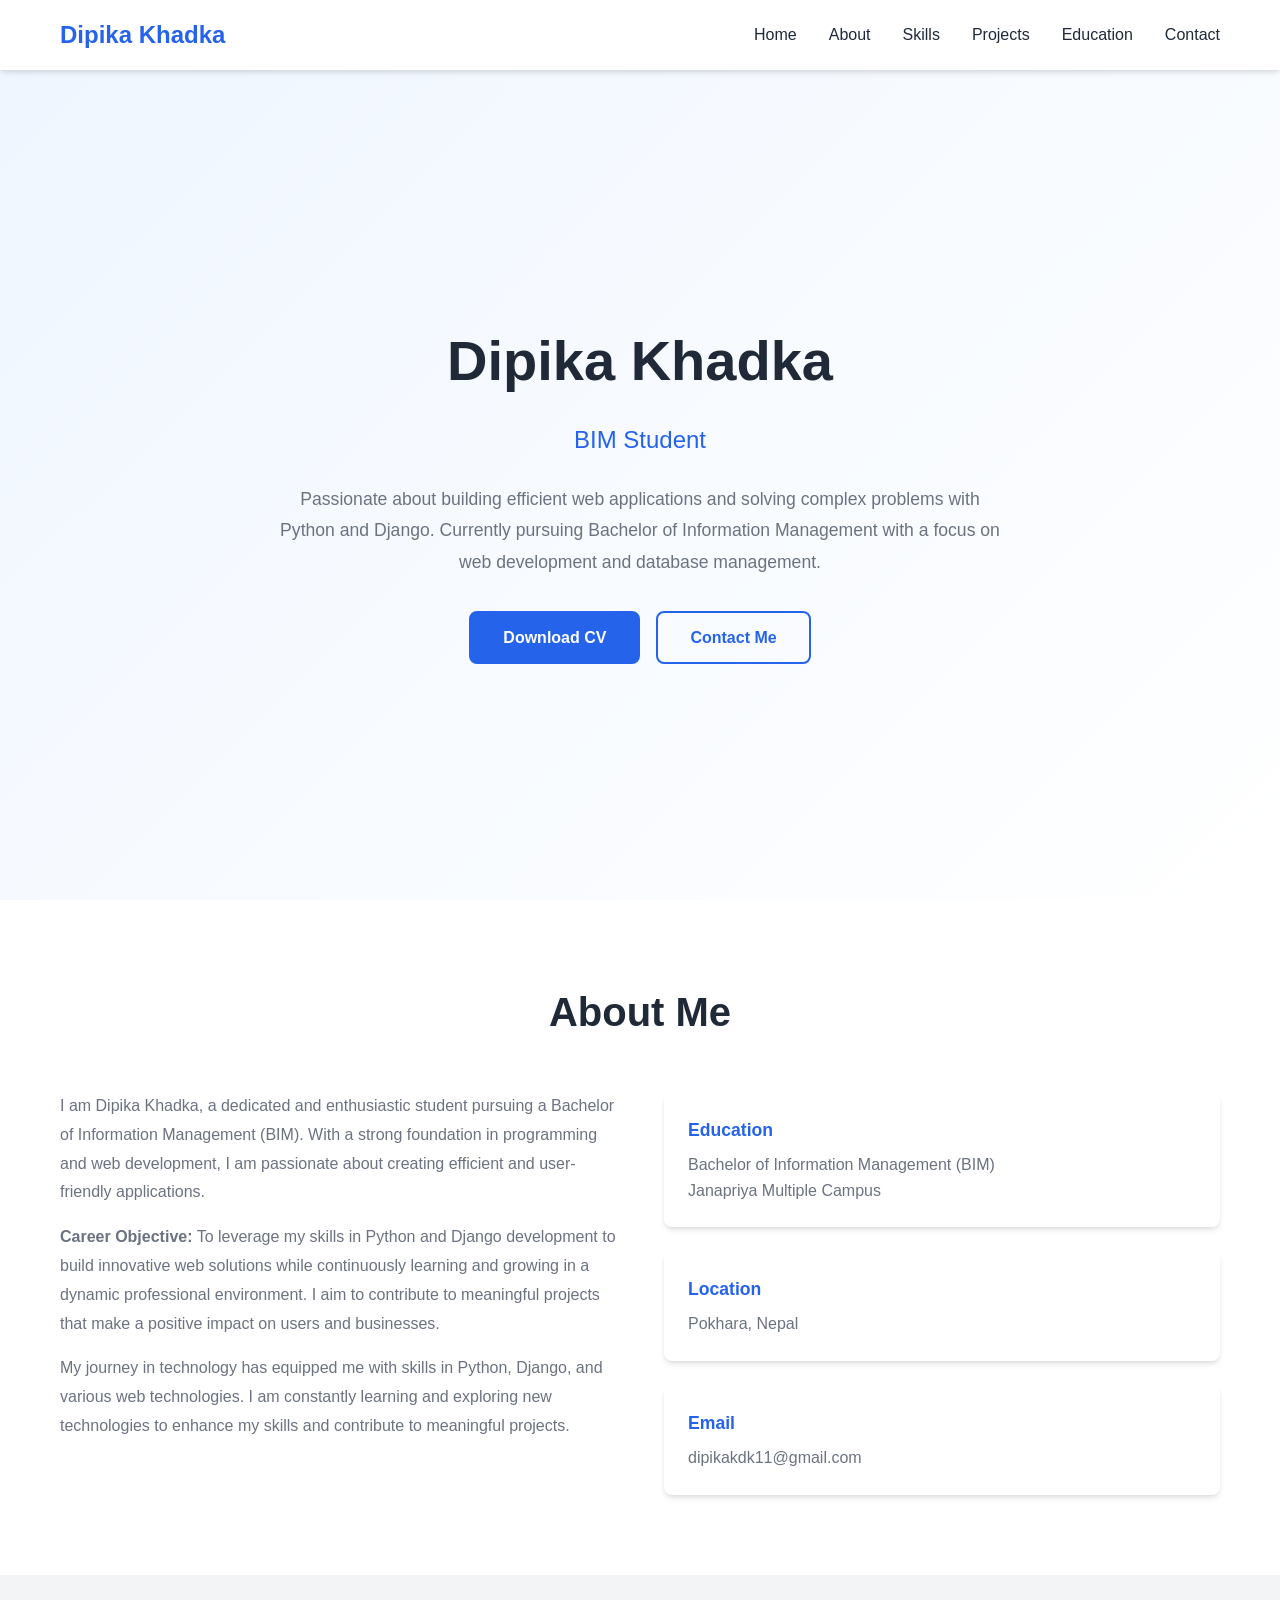
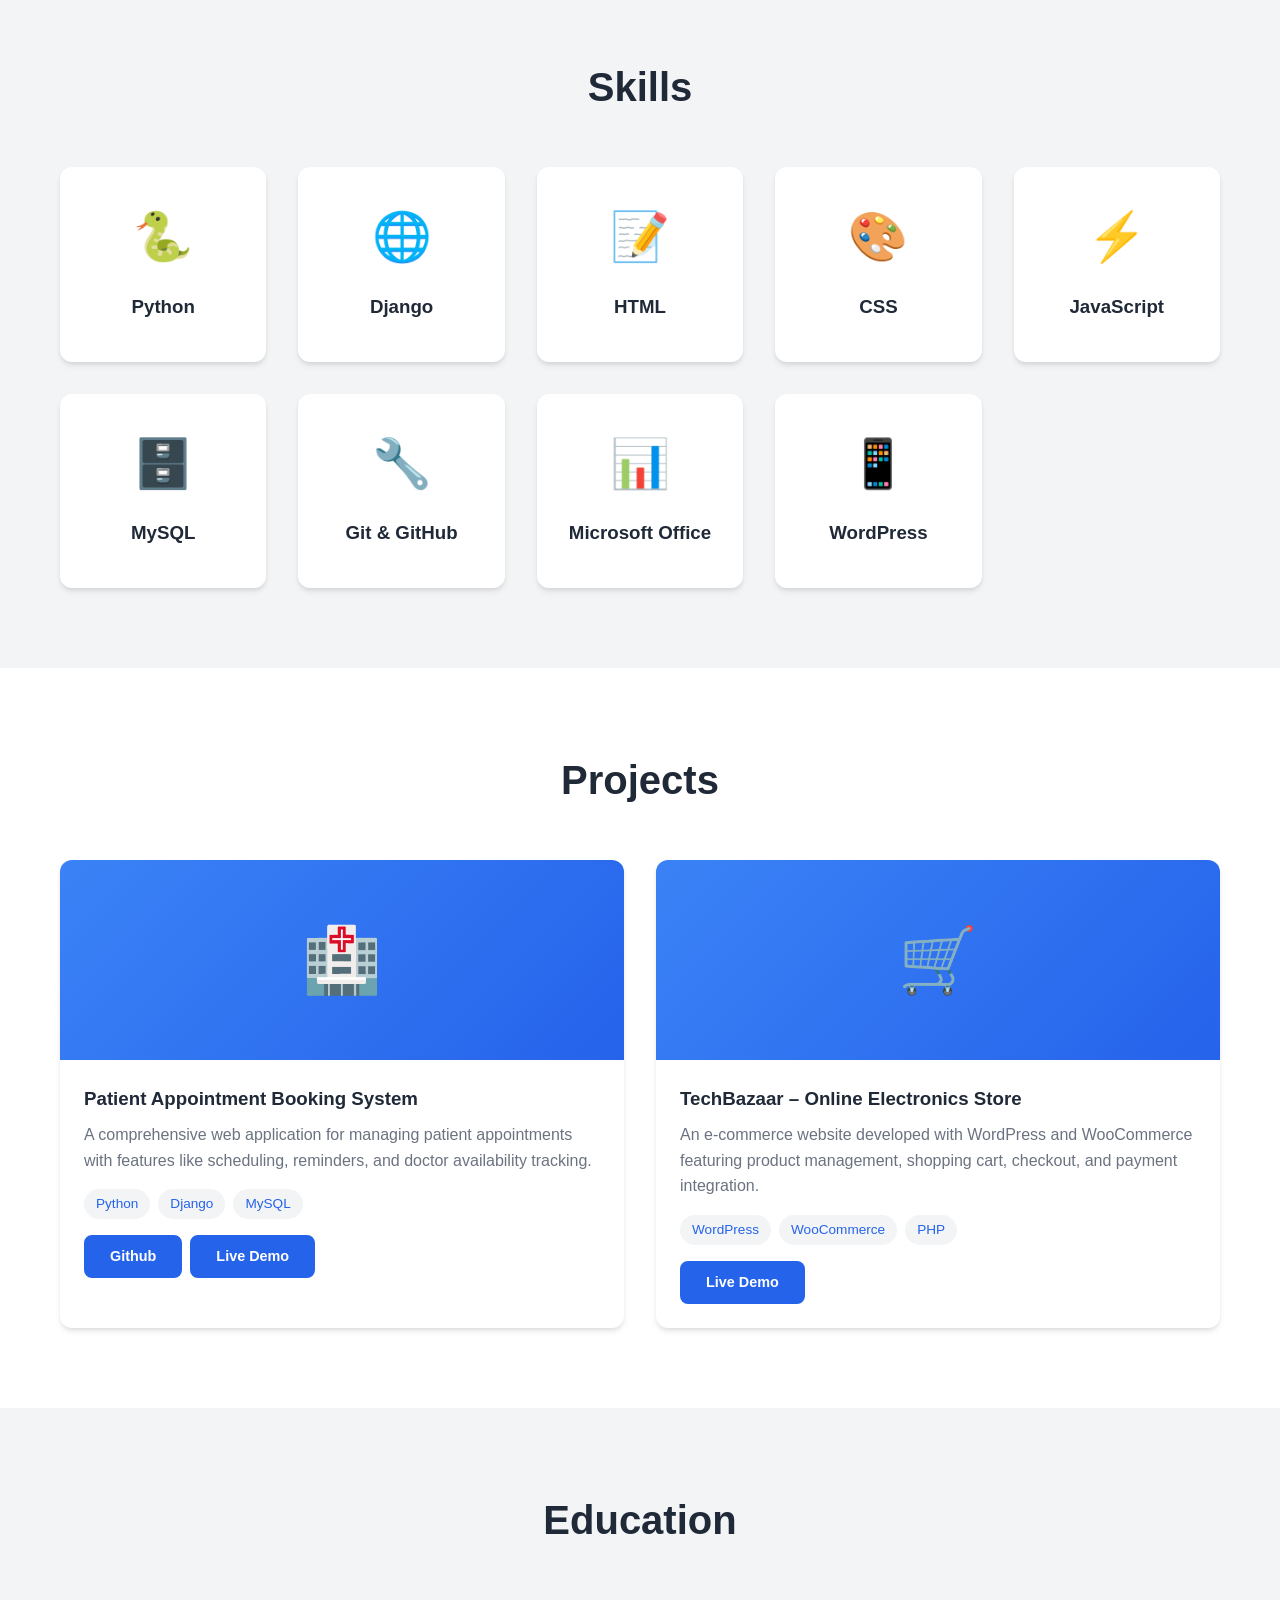
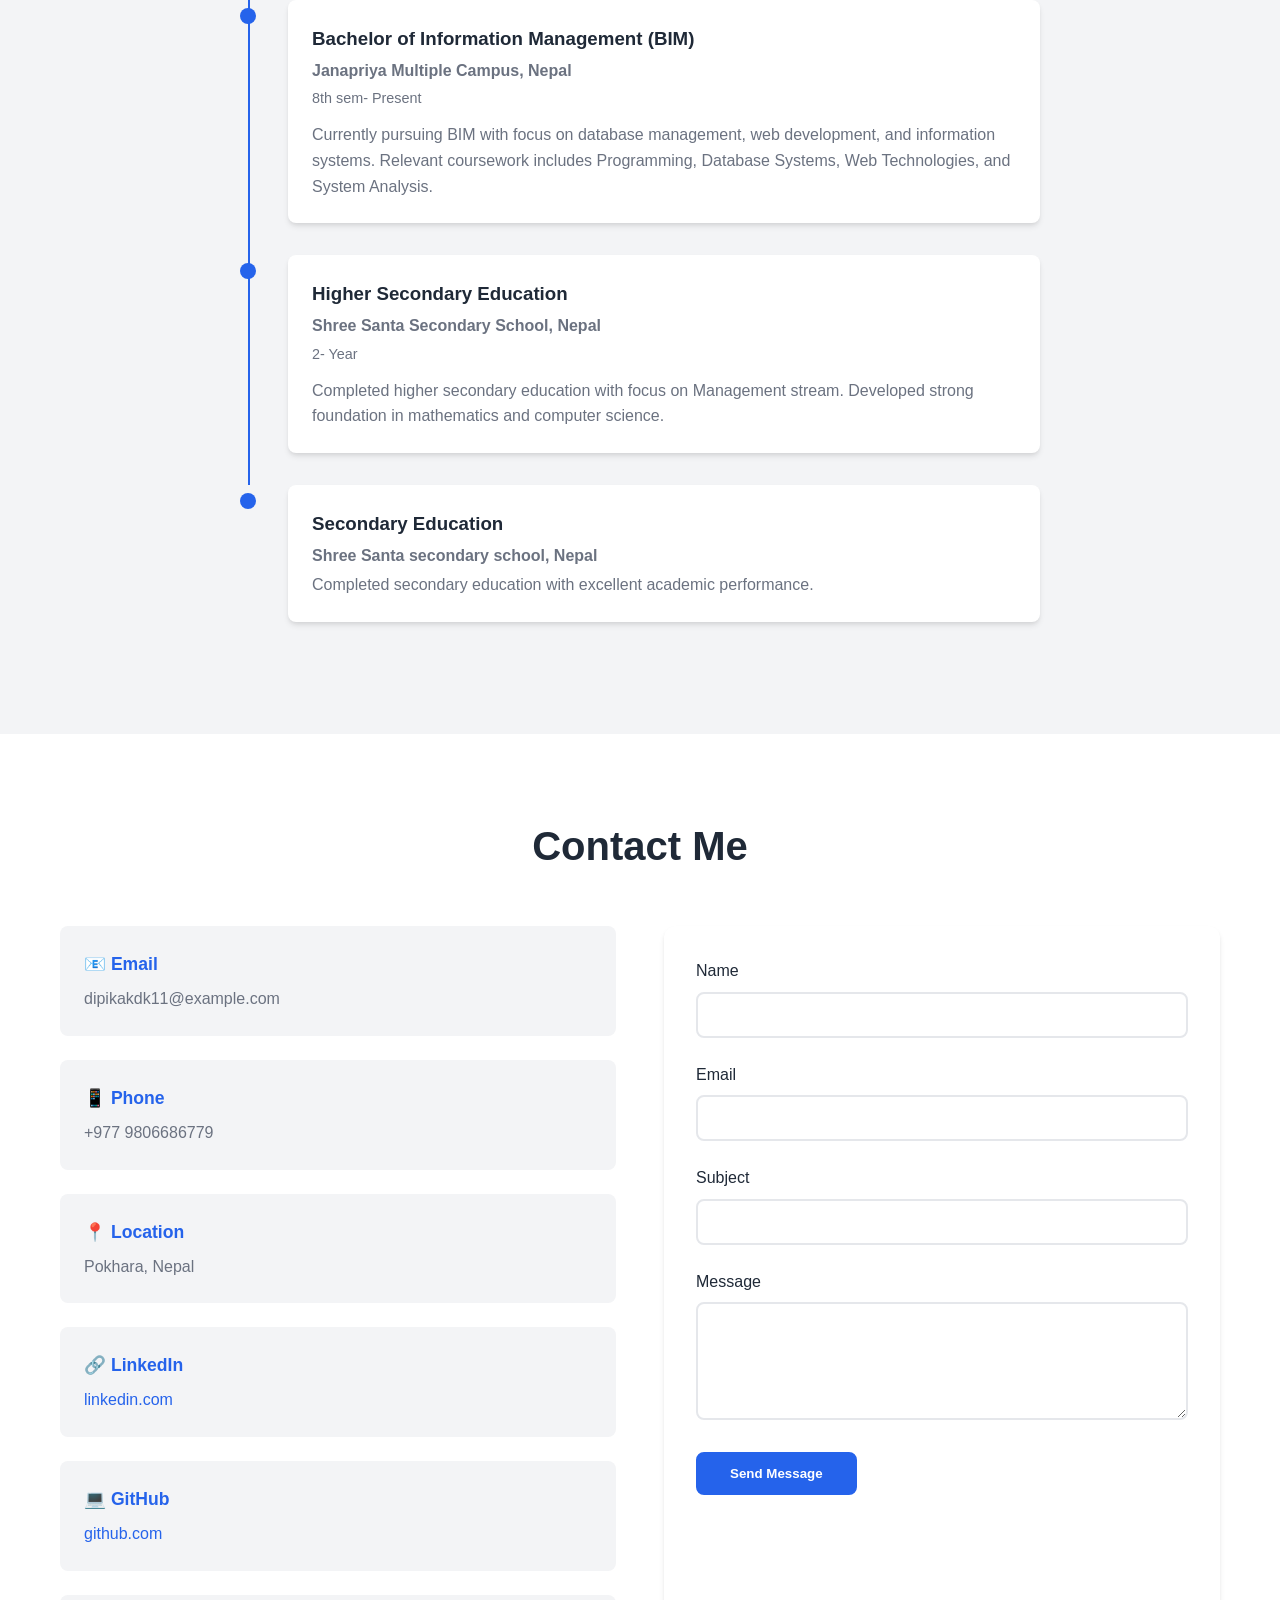
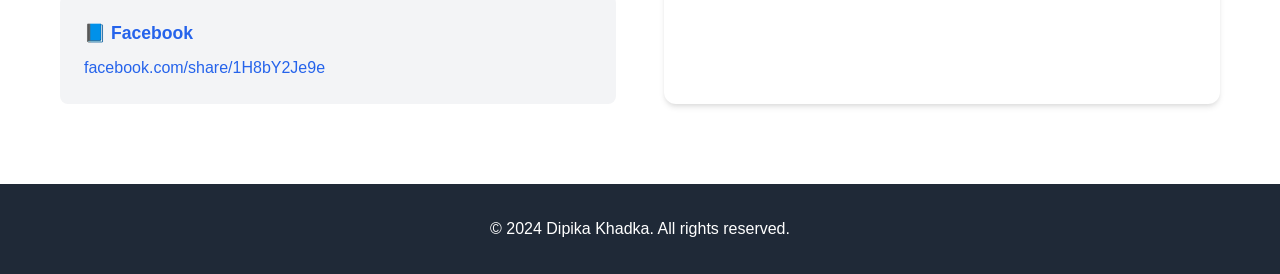
==== index.html @ 073e3636 "portfolio" ====
<!DOCTYPE html>
<html lang="en">
<head>
    <meta charset="UTF-8">
    <meta name="viewport" content="width=device-width, initial-scale=1.0">
    <meta name="description" content="Dipika Khadka - BIM Student | Python & Django Developer Portfolio">
    <title>Dipika Khadka | Portfolio</title>
    <link rel="stylesheet" href="styles.css">
</head>
<body>
    <!-- Navigation -->
    <nav class="navbar">
        <div class="nav-container">
            <div class="nav-logo">
                <a href="#home">Dipika Khadka</a>
            </div>
            <ul class="nav-menu">
                <li><a href="#home" class="nav-link">Home</a></li>
                <li><a href="#about" class="nav-link">About</a></li>
                <li><a href="#skills" class="nav-link">Skills</a></li>
                <li><a href="#projects" class="nav-link">Projects</a></li>
                <li><a href="#education" class="nav-link">Education</a></li>
                <li><a href="#contact" class="nav-link">Contact</a></li>
            </ul>
            <div class="hamburger">
                <span class="bar"></span>
                <span class="bar"></span>
                <span class="bar"></span>
            </div>
        </div>
    </nav>

    <!-- Hero Section -->
    <section id="home" class="hero">
        <div class="hero-content">
            <h1 class="hero-title">Dipika Khadka</h1>
            <p class="hero-subtitle">BIM Student</p>
            <p class="hero-description">
                Passionate about building efficient web applications and solving complex problems with Python and Django.
                Currently pursuing Bachelor of Information Management with a focus on web development and database management.
            </p>
            <div class="hero-buttons">
                <a href="resume.html" download class="btn btn-primary">Download CV</a>
                <a href="#contact" class="btn btn-secondary">Contact Me</a>
            </div>
        </div>
    </section>

    <!-- About Section -->
    <section id="about" class="section">
        <div class="container">
            <h2 class="section-title">About Me</h2>
            <div class="about-content">
                <div class="about-text">
                    <p>
                        I am Dipika Khadka, a dedicated and enthusiastic student pursuing a Bachelor of Information Management (BIM). 
                        With a strong foundation in programming and web development, I am passionate about creating 
                        efficient and user-friendly applications.
                    </p>
                    <p>
                        <strong>Career Objective:</strong> To leverage my skills in Python and Django development to build innovative 
                        web solutions while continuously learning and growing in a dynamic professional environment. I aim to 
                        contribute to meaningful projects that make a positive impact on users and businesses.
                    </p>
                    <p>
                        My journey in technology has equipped me with skills in Python, Django, and various web 
                        technologies. I am constantly learning and exploring new technologies to enhance my skills 
                        and contribute to meaningful projects.
                    </p>
                </div>
                <div class="about-info">
                    <div class="info-item">
                        <h3>Education</h3>
                        <p>Bachelor of Information Management (BIM)</p>
                        <p>Janapriya Multiple Campus</p>
                    </div>
                    <div class="info-item">
                        <h3>Location</h3>
                        <p>Pokhara, Nepal</p>
                    </div>
                    <div class="info-item">
                        <h3>Email</h3>
                        <p>dipikakdk11@gmail.com</p>
                    </div>
                </div>
            </div>
        </div>
    </section>

    <!-- Skills Section -->
    <section id="skills" class="section section-alt">
        <div class="container">
            <h2 class="section-title">Skills</h2>
            <div class="skills-grid">
                <div class="skill-card">
                    <div class="skill-icon">🐍</div>
                    <h3>Python</h3>
                    <!-- <p>Advanced</p> -->
                </div>
                <div class="skill-card">
                    <div class="skill-icon">🌐</div>
                    <h3>Django</h3>
                    <!-- <p>Advanced</p> -->
                </div>
                <div class="skill-card">
                    <div class="skill-icon">📝</div>
                    <h3>HTML</h3>
                    <!-- <p>Expert</p> -->
                </div>
                <div class="skill-card">
                    <div class="skill-icon">🎨</div>
                    <h3>CSS</h3>
                    <!-- <p>Advanced</p> -->
                </div>
                <div class="skill-card">
                    <div class="skill-icon">⚡</div>
                    <h3>JavaScript</h3>
                    <!-- <p>Intermediate</p> -->
                </div>
                <div class="skill-card">
                    <div class="skill-icon">🗄️</div>
                    <h3>MySQL</h3>
                    <!-- <p>Advanced</p> -->
                </div>
                <div class="skill-card">
                    <div class="skill-icon">🔧</div>
                    <h3>Git & GitHub</h3>
                    <!-- <p>Intermediate</p> -->
                </div>
                <div class="skill-card">
                    <div class="skill-icon">📊</div>
                    <h3>Microsoft Office</h3>
                    <!-- <p>Advanced</p> -->
                </div>
                <div class="skill-card">
                    <div class="skill-icon">📱</div>
                    <h3>WordPress</h3>
                    <!-- <p>Advanced</p> -->
                </div>
            </div>
        </div>
    </section>

    <!-- Projects Section -->
    <section id="projects" class="section">
        <div class="container">
            <h2 class="section-title">Projects</h2>
            <div class="projects-grid">
                <div class="project-card">
                    <div class="project-image">
                        <div class="placeholder-image">🏥</div>
                    </div>
                    <div class="project-content">
                        <h3>Patient Appointment Booking System</h3>
                        <p>
                            A comprehensive web application for managing patient appointments with features like 
                            scheduling, reminders, and doctor availability tracking.
                        </p>
                        <div class="project-tech">
                            <span>Python</span>
                            <span>Django</span>
                            <span>MySQL</span>
                        </div>
                        <div class="project-links">
                            <a href="https://github.com/dipikakdk/dipikaaaaa" target="_blank" class="btn btn-small btn-primary">Github</a>
                            <a href="http://127.0.0.1:8000/" target="_blank" class="btn btn-small btn-primary">Live Demo</a>
                        </div>
                    </div>
                </div>
                <div class="project-card">
                    <div class="project-image">
                        <div class="placeholder-image">🛒</div>
                    </div>
                    <div class="project-content">
                        <h3>TechBazaar – Online Electronics Store</h3>
                        <p>
                            An e-commerce website developed with WordPress and WooCommerce featuring product management, 
                            shopping cart, checkout, and payment integration.
                        </p>
                        <div class="project-tech">
                            <span>WordPress</span>
                            <span>WooCommerce</span>
                            <span>PHP</span>
                        </div>
                        <div class="project-links">
                            <a href="http://localhost/wordpress/" target="_blank" class="btn btn-small btn-primary">Live Demo</a>
                        </div>
                    </div>
                </div>
                <!-- Add more projects here -->
            </div>
        </div>
    </section>

    <!-- Education Section -->
    <section id="education" class="section section-alt">
        <div class="container">
            <h2 class="section-title">Education</h2>
            <div class="timeline">
                <div class="timeline-item">
                    <div class="timeline-date"></div>
                    <div class="timeline-content">
                        <h3>Bachelor of Information Management (BIM)</h3>
                        <p class="timeline-institution">Janapriya Multiple Campus, Nepal</p>
                        <p class="timeline-period">8th sem- Present</p>
                        <p>
                            Currently pursuing BIM with focus on database management, web development, and information 
                            systems. Relevant coursework includes Programming, Database Systems, Web Technologies, 
                            and System Analysis.
                        </p>
                    </div>
                </div>
                <div class="timeline-item">
                    <div class="timeline-date"></div>
                    <div class="timeline-content">
                        <h3>Higher Secondary Education</h3>
                        <p class="timeline-institution">Shree Santa Secondary School, Nepal</p>
                        <p class="timeline-period">2- Year</p>
                        <p>
                            Completed higher secondary education with focus on Management stream. Developed 
                            strong foundation in mathematics and computer science.
                        </p>
                    </div>
                </div>
                <div class="timeline-item">
                    <div class="timeline-date"></div>
                    <div class="timeline-content">
                        <h3>Secondary Education</h3>
                        <p class="timeline-institution">Shree Santa secondary school, Nepal</p>
                    
                        <p>
                            Completed secondary education with excellent academic performance.
                        </p>
                    </div>
                </div>
            </div>
        </div>
    </section>

    <!-- Contact Section -->
    <section id="contact" class="section">
        <div class="container">
            <h2 class="section-title">Contact Me</h2>
            <div class="contact-content">
                <div class="contact-info">
                    <div class="contact-item">
                        <h3>📧 Email</h3>
                        <p>dipikakdk11@example.com</p>
                    </div>
                    <div class="contact-item">
                        <h3>📱 Phone</h3>
                        <p>+977 9806686779</p>
                    </div>
                    <div class="contact-item">
                        <h3>📍 Location</h3>
                        <p>Pokhara, Nepal</p>
                    </div>
                    <div class="contact-item">
                        <h3>🔗 LinkedIn</h3>
                        <p><a href="https://www.linkedin.com/" target="_blank">linkedin.com</a></p>
                    </div>
                    <div class="contact-item">
                        <h3>💻 GitHub</h3>
                        <p><a href="https://github.com/" target="_blank">github.com</a></p>
                    </div>
                    <div class="contact-item">
                        <h3>📘 Facebook</h3>
                        <p><a href="https://www.facebook.com/share/1H8bY2Je9e/?mibextid=wwXIfr" target="_blank">facebook.com/share/1H8bY2Je9e</a></p>
                    </div>
                </div>
                <form class="contact-form" id="contactForm">
                    <div class="form-group">
                        <label for="name">Name</label>
                        <input type="text" id="name" name="name" required>
                    </div>
                    <div class="form-group">
                        <label for="email">Email</label>
                        <input type="email" id="email" name="email" required>
                    </div>
                    <div class="form-group">
                        <label for="subject">Subject</label>
                        <input type="text" id="subject" name="subject" required>
                    </div>
                    <div class="form-group">
                        <label for="message">Message</label>
                        <textarea id="message" name="message" rows="5" required></textarea>
                    </div>
                    <button type="submit" class="btn btn-primary">Send Message</button>
                </form>
            </div>
        </div>
    </section>

    <!-- Footer -->
    <footer class="footer">
        <div class="container">
            <p>&copy; 2024 Dipika Khadka. All rights reserved.</p>
        </div>
    </footer>

    <script src="script.js"></script>
</body>
</html>
---- styles.css ----
/* Reset and Base Styles */
* {
    margin: 0;
    padding: 0;
    box-sizing: border-box;
}

:root {
    --primary-color: #2563eb;
    --primary-dark: #1d4ed8;
    --primary-light: #3b82f6;
    --secondary-color: #1e40af;
    --text-color: #1f2937;
    --text-light: #6b7280;
    --bg-white: #ffffff;
    --bg-light: #f3f4f6;
    --bg-alt: #e5e7eb;
    --shadow: 0 4px 6px -1px rgba(0, 0, 0, 0.1), 0 2px 4px -1px rgba(0, 0, 0, 0.06);
    --shadow-lg: 0 10px 15px -3px rgba(0, 0, 0, 0.1), 0 4px 6px -2px rgba(0, 0, 0, 0.05);
}

body {
    font-family: 'Segoe UI', Tahoma, Geneva, Verdana, sans-serif;
    line-height: 1.6;
    color: var(--text-color);
    background-color: var(--bg-white);
}

html {
    scroll-behavior: smooth;
}

.container {
    max-width: 1200px;
    margin: 0 auto;
    padding: 0 20px;
}

/* Navigation */
.navbar {
    background-color: var(--bg-white);
    box-shadow: var(--shadow);
    position: fixed;
    top: 0;
    left: 0;
    right: 0;
    z-index: 1000;
}

.nav-container {
    max-width: 1200px;
    margin: 0 auto;
    padding: 1rem 20px;
    display: flex;
    justify-content: space-between;
    align-items: center;
}

.nav-logo a {
    font-size: 1.5rem;
    font-weight: bold;
    color: var(--primary-color);
    text-decoration: none;
}

.nav-menu {
    display: flex;
    list-style: none;
    gap: 2rem;
}

.nav-link {
    text-decoration: none;
    color: var(--text-color);
    font-weight: 500;
    transition: color 0.3s ease;
}

.nav-link:hover {
    color: var(--primary-color);
}

.hamburger {
    display: none;
    flex-direction: column;
    cursor: pointer;
    gap: 4px;
}

.bar {
    width: 25px;
    height: 3px;
    background-color: var(--text-color);
    transition: 0.3s;
}

/* Hero Section */
.hero {
    min-height: 100vh;
    display: flex;
    align-items: center;
    justify-content: center;
    background: linear-gradient(135deg, #eff6ff 0%, #ffffff 100%);
    padding-top: 80px;
}

.hero-content {
    text-align: center;
    max-width: 800px;
    padding: 2rem;
}

.hero-title {
    font-size: 3.5rem;
    font-weight: bold;
    color: var(--text-color);
    margin-bottom: 1rem;
}

.hero-subtitle {
    font-size: 1.5rem;
    color: var(--primary-color);
    margin-bottom: 1.5rem;
}

.hero-description {
    font-size: 1.1rem;
    color: var(--text-light);
    margin-bottom: 2rem;
    line-height: 1.8;
}

.hero-buttons {
    display: flex;
    gap: 1rem;
    justify-content: center;
    flex-wrap: wrap;
}

/* Buttons */
.btn {
    padding: 0.75rem 2rem;
    border-radius: 8px;
    text-decoration: none;
    font-weight: 600;
    transition: all 0.3s ease;
    display: inline-block;
}

.btn-primary {
    background-color: var(--primary-color);
    color: white;
    border: 2px solid var(--primary-color);
}

.btn-primary:hover {
    background-color: var(--primary-dark);
    border-color: var(--primary-dark);
    transform: translateY(-2px);
}

.btn-secondary {
    background-color: transparent;
    color: var(--primary-color);
    border: 2px solid var(--primary-color);
}

.btn-secondary:hover {
    background-color: var(--primary-color);
    color: white;
    transform: translateY(-2px);
}

.btn-small {
    padding: 0.5rem 1.5rem;
    font-size: 0.9rem;
}

/* Section Styles */
.section {
    padding: 5rem 0;
}

.section-alt {
    background-color: var(--bg-light);
}

.section-title {
    font-size: 2.5rem;
    font-weight: bold;
    color: var(--text-color);
    text-align: center;
    margin-bottom: 3rem;
}

/* About Section */
.about-content {
    display: grid;
    grid-template-columns: 1fr 1fr;
    gap: 3rem;
    align-items: start;
}

.about-text p {
    margin-bottom: 1rem;
    color: var(--text-light);
    line-height: 1.8;
}

.about-info {
    display: flex;
    flex-direction: column;
    gap: 1.5rem;
}

.info-item {
    background-color: var(--bg-white);
    padding: 1.5rem;
    border-radius: 8px;
    box-shadow: var(--shadow);
}

.info-item h3 {
    color: var(--primary-color);
    margin-bottom: 0.5rem;
    font-size: 1.1rem;
}

.info-item p {
    color: var(--text-light);
}

/* Skills Section */
.skills-grid {
    display: grid;
    grid-template-columns: repeat(auto-fit, minmax(200px, 1fr));
    gap: 2rem;
}

.skill-card {
    background-color: var(--bg-white);
    padding: 2rem;
    border-radius: 12px;
    text-align: center;
    box-shadow: var(--shadow);
    transition: transform 0.3s ease, box-shadow 0.3s ease;
}

.skill-card:hover {
    transform: translateY(-5px);
    box-shadow: var(--shadow-lg);
}

.skill-icon {
    font-size: 3rem;
    margin-bottom: 1rem;
}

.skill-card h3 {
    color: var(--text-color);
    margin-bottom: 0.5rem;
}

.skill-card p {
    color: var(--primary-color);
    font-weight: 600;
}

/* Projects Section */
.projects-grid {
    display: grid;
    grid-template-columns: repeat(auto-fit, minmax(350px, 1fr));
    gap: 2rem;
}

.project-card {
    background-color: var(--bg-white);
    border-radius: 12px;
    overflow: hidden;
    box-shadow: var(--shadow);
    transition: transform 0.3s ease, box-shadow 0.3s ease;
}

.project-card:hover {
    transform: translateY(-5px);
    box-shadow: var(--shadow-lg);
}

.project-image {
    height: 200px;
    background: linear-gradient(135deg, var(--primary-light) 0%, var(--primary-color) 100%);
    display: flex;
    align-items: center;
    justify-content: center;
}

.placeholder-image {
    font-size: 4rem;
}

.project-content {
    padding: 1.5rem;
}

.project-content h3 {
    color: var(--text-color);
    margin-bottom: 0.5rem;
}

.project-content p {
    color: var(--text-light);
    margin-bottom: 1rem;
    line-height: 1.6;
}

.project-tech {
    display: flex;
    flex-wrap: wrap;
    gap: 0.5rem;
    margin-bottom: 1rem;
}

.project-tech span {
    background-color: var(--bg-light);
    padding: 0.25rem 0.75rem;
    border-radius: 20px;
    font-size: 0.85rem;
    color: var(--primary-color);
}

.project-links {
    display: flex;
    gap: 0.5rem;
}

/* Education Section */
.timeline {
    max-width: 800px;
    margin: 0 auto;
}

.timeline-item {
    display: flex;
    gap: 2rem;
    margin-bottom: 2rem;
    position: relative;
}

.timeline-item::before {
    content: '';
    position: absolute;
    left: 8px;
    top: 0;
    bottom: -2rem;
    width: 2px;
    background-color: var(--primary-color);
}

.timeline-item:last-child::before {
    display: none;
}

.timeline-date {
    width: 16px;
    height: 16px;
    background-color: var(--primary-color);
    border-radius: 50%;
    flex-shrink: 0;
    margin-top: 8px;
    position: relative;
    z-index: 1;
}

.timeline-content {
    background-color: var(--bg-white);
    padding: 1.5rem;
    border-radius: 8px;
    box-shadow: var(--shadow);
    flex: 1;
}

.timeline-content h3 {
    color: var(--text-color);
    margin-bottom: 0.25rem;
}

.timeline-institution {
    color: var(--primary-color);
    font-weight: 600;
    margin-bottom: 0.25rem;
}

.timeline-period {
    color: var(--text-light);
    font-size: 0.9rem;
    margin-bottom: 0.75rem;
}

.timeline-content p {
    color: var(--text-light);
    line-height: 1.6;
}

/* Contact Section */
.contact-content {
    display: grid;
    grid-template-columns: 1fr 1fr;
    gap: 3rem;
}

.contact-info {
    display: flex;
    flex-direction: column;
    gap: 1.5rem;
}

.contact-item {
    background-color: var(--bg-light);
    padding: 1.5rem;
    border-radius: 8px;
}

.contact-item h3 {
    color: var(--primary-color);
    margin-bottom: 0.5rem;
    font-size: 1.1rem;
}

.contact-item p {
    color: var(--text-light);
}

.contact-item a {
    color: var(--primary-color);
    text-decoration: none;
}

.contact-item a:hover {
    text-decoration: underline;
}

.contact-form {
    background-color: var(--bg-white);
    padding: 2rem;
    border-radius: 12px;
    box-shadow: var(--shadow);
}

.form-group {
    margin-bottom: 1.5rem;
}

.form-group label {
    display: block;
    margin-bottom: 0.5rem;
    color: var(--text-color);
    font-weight: 500;
}

.form-group input,
.form-group textarea {
    width: 100%;
    padding: 0.75rem;
    border: 2px solid var(--bg-alt);
    border-radius: 8px;
    font-family: inherit;
    font-size: 1rem;
    transition: border-color 0.3s ease;
}

.form-group input:focus,
.form-group textarea:focus {
    outline: none;
    border-color: var(--primary-color);
}

.form-group textarea {
    resize: vertical;
}

/* Footer */
.footer {
    background-color: var(--text-color);
    color: white;
    padding: 2rem 0;
    text-align: center;
}

.footer p {
    margin: 0;
}

/* Responsive Design */
@media (max-width: 768px) {
    .nav-menu {
        position: fixed;
        left: -100%;
        top: 70px;
        flex-direction: column;
        background-color: var(--bg-white);
        width: 100%;
        text-align: center;
        transition: 0.3s;
        box-shadow: var(--shadow);
        padding: 2rem 0;
        gap: 1.5rem;
    }

    .nav-menu.active {
        left: 0;
    }

    .hamburger {
        display: flex;
    }

    .hamburger.active .bar:nth-child(2) {
        opacity: 0;
    }

    .hamburger.active .bar:nth-child(1) {
        transform: translateY(7px) rotate(45deg);
    }

    .hamburger.active .bar:nth-child(3) {
        transform: translateY(-7px) rotate(-45deg);
    }

    .hero-title {
        font-size: 2.5rem;
    }

    .hero-subtitle {
        font-size: 1.2rem;
    }

    .about-content,
    .contact-content {
        grid-template-columns: 1fr;
    }

    .projects-grid {
        grid-template-columns: 1fr;
    }

    .skills-grid {
        grid-template-columns: repeat(auto-fit, minmax(150px, 1fr));
    }

    .section-title {
        font-size: 2rem;
    }
}

@media (max-width: 480px) {
    .hero-title {
        font-size: 2rem;
    }

    .hero-buttons {
        flex-direction: column;
    }

    .btn {
        width: 100%;
        text-align: center;
    }

    .timeline-item {
        flex-direction: column;
        gap: 1rem;
    }

    .timeline-item::before {
        left: 8px;
        top: 8px;
        bottom: auto;
        height: calc(100% + 2rem);
    }
}
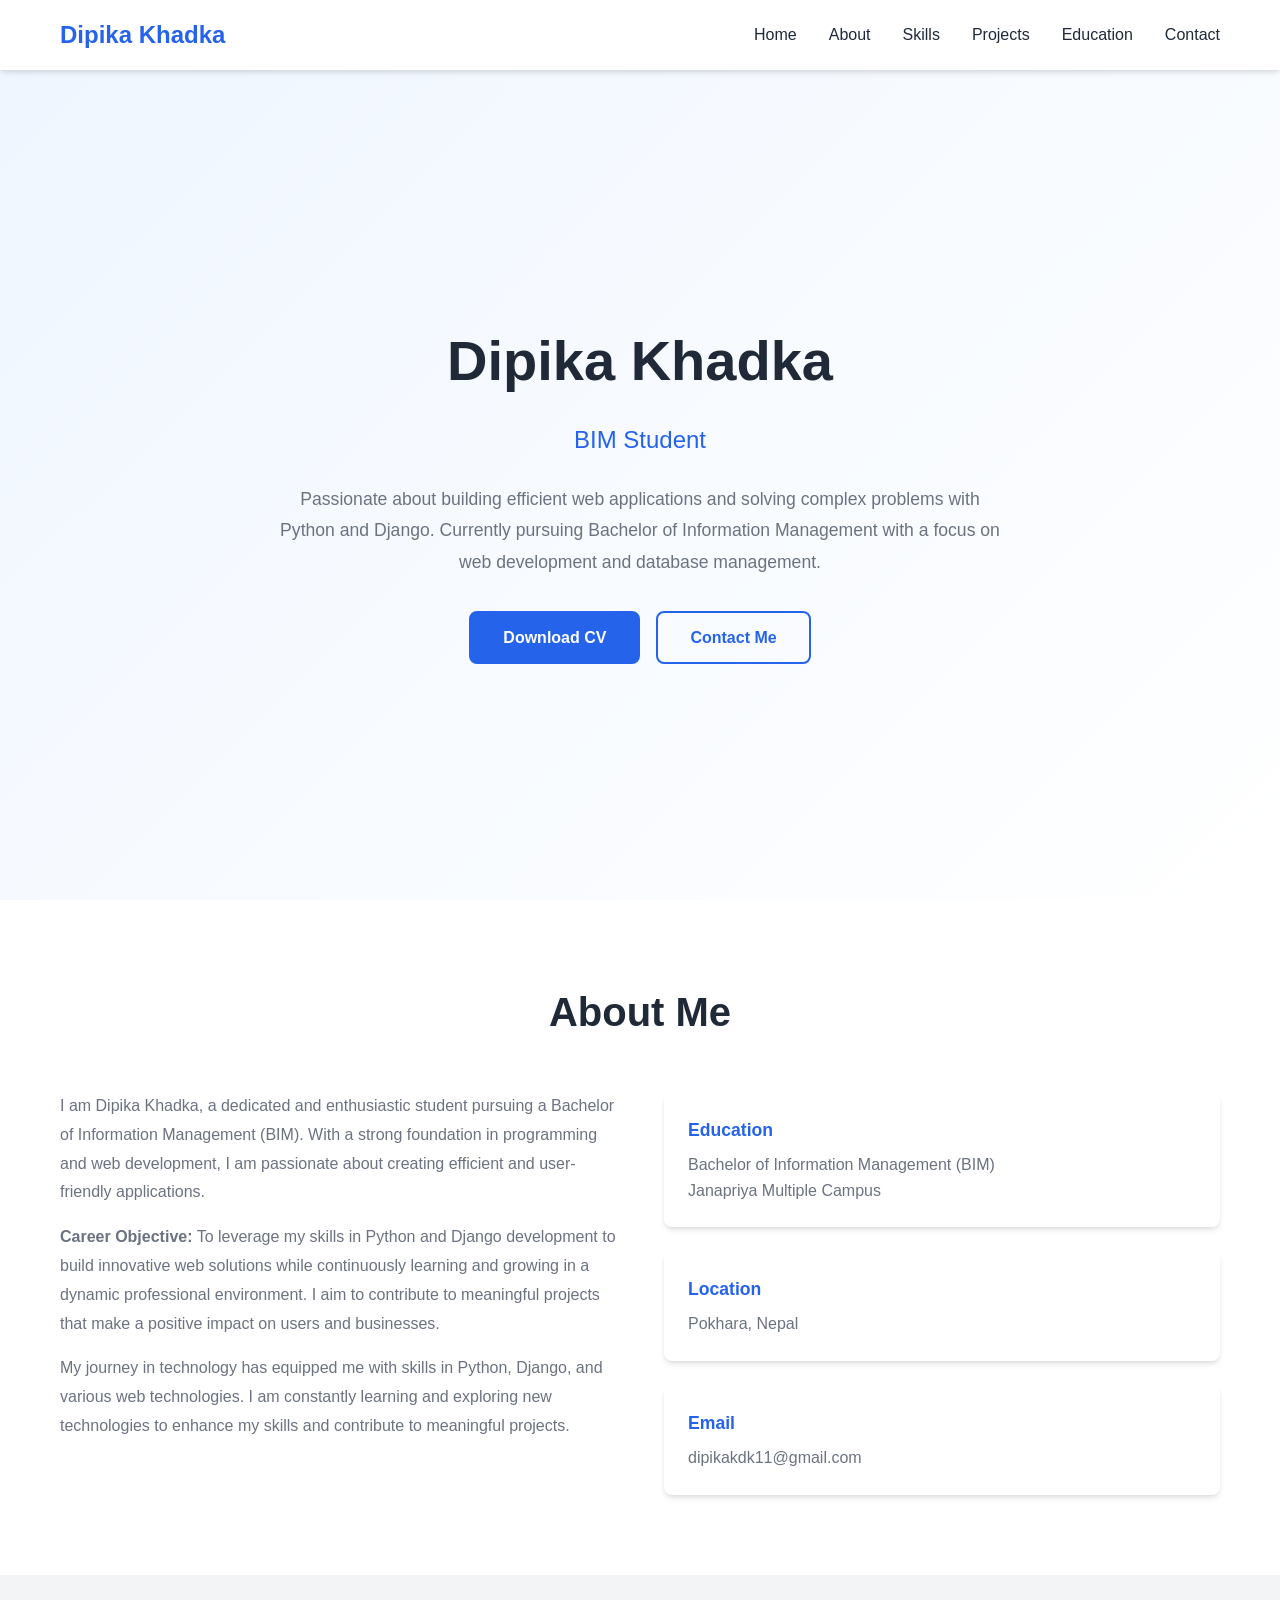
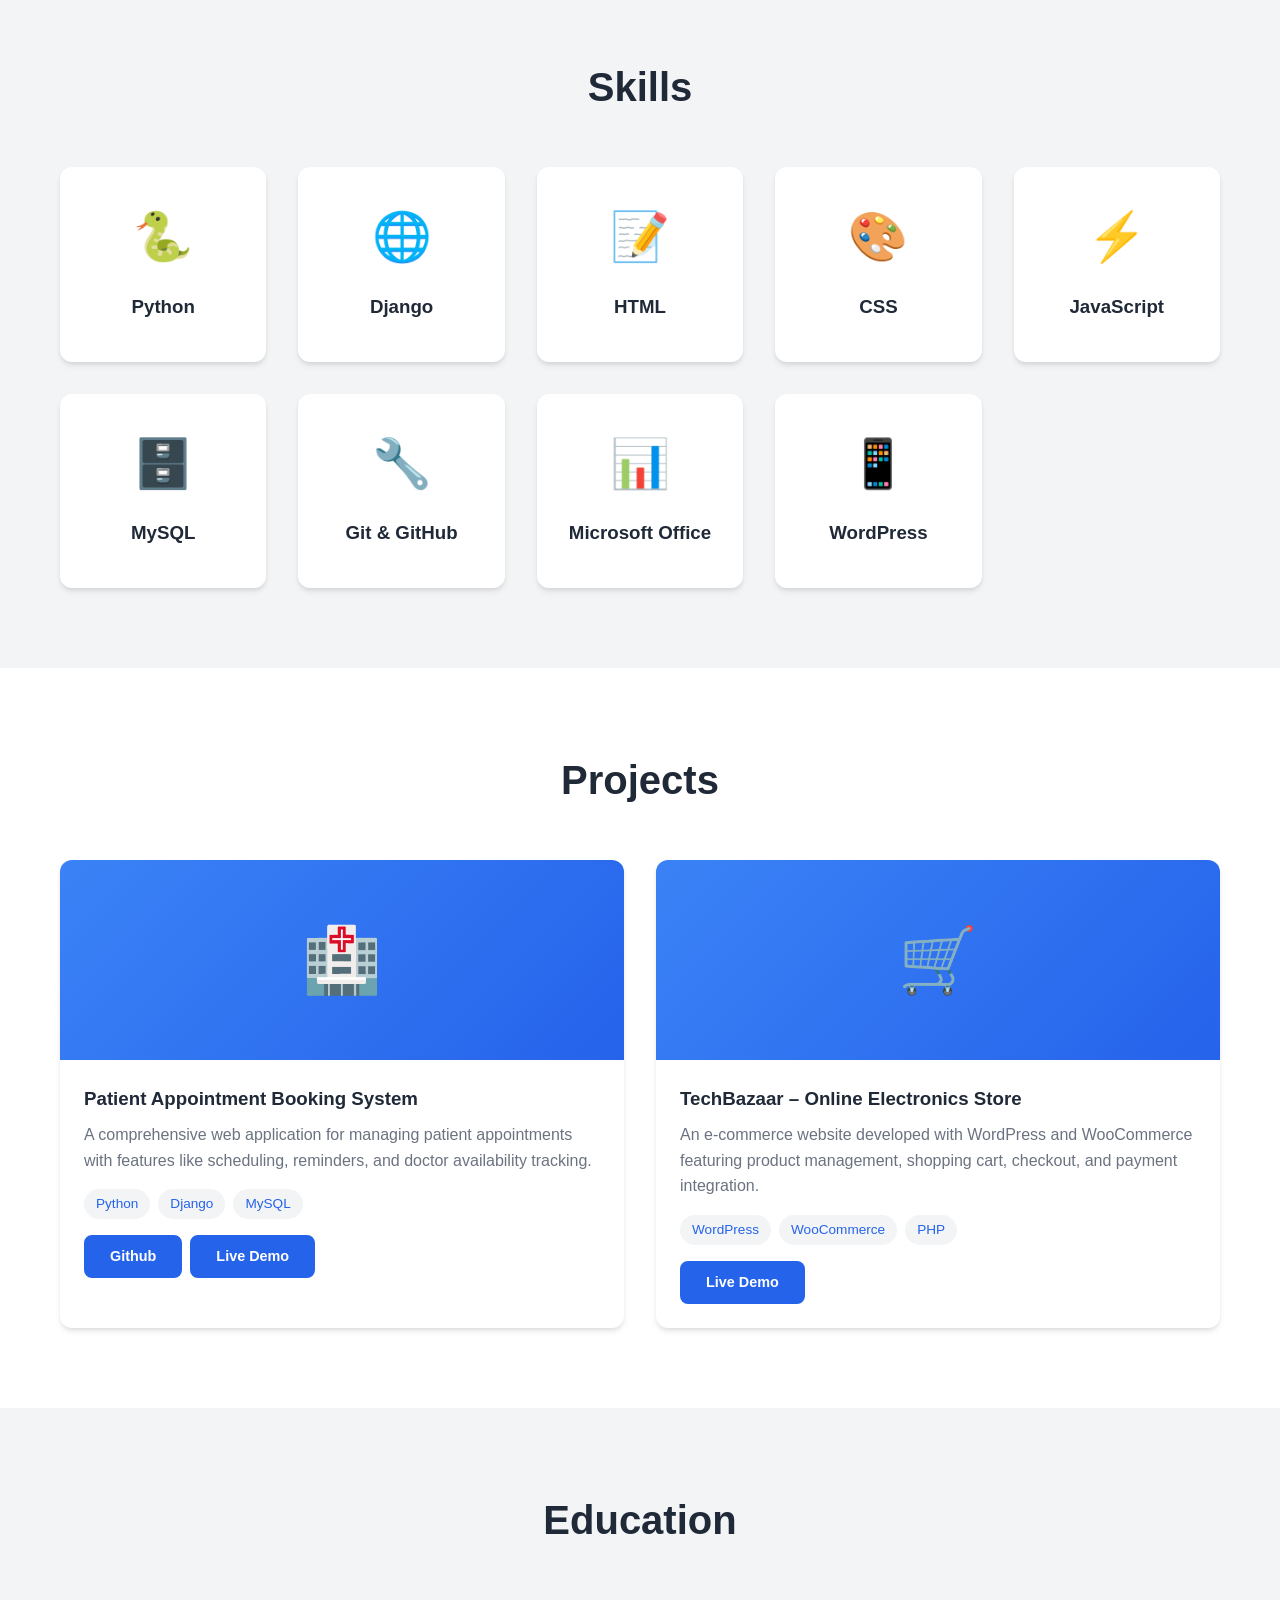
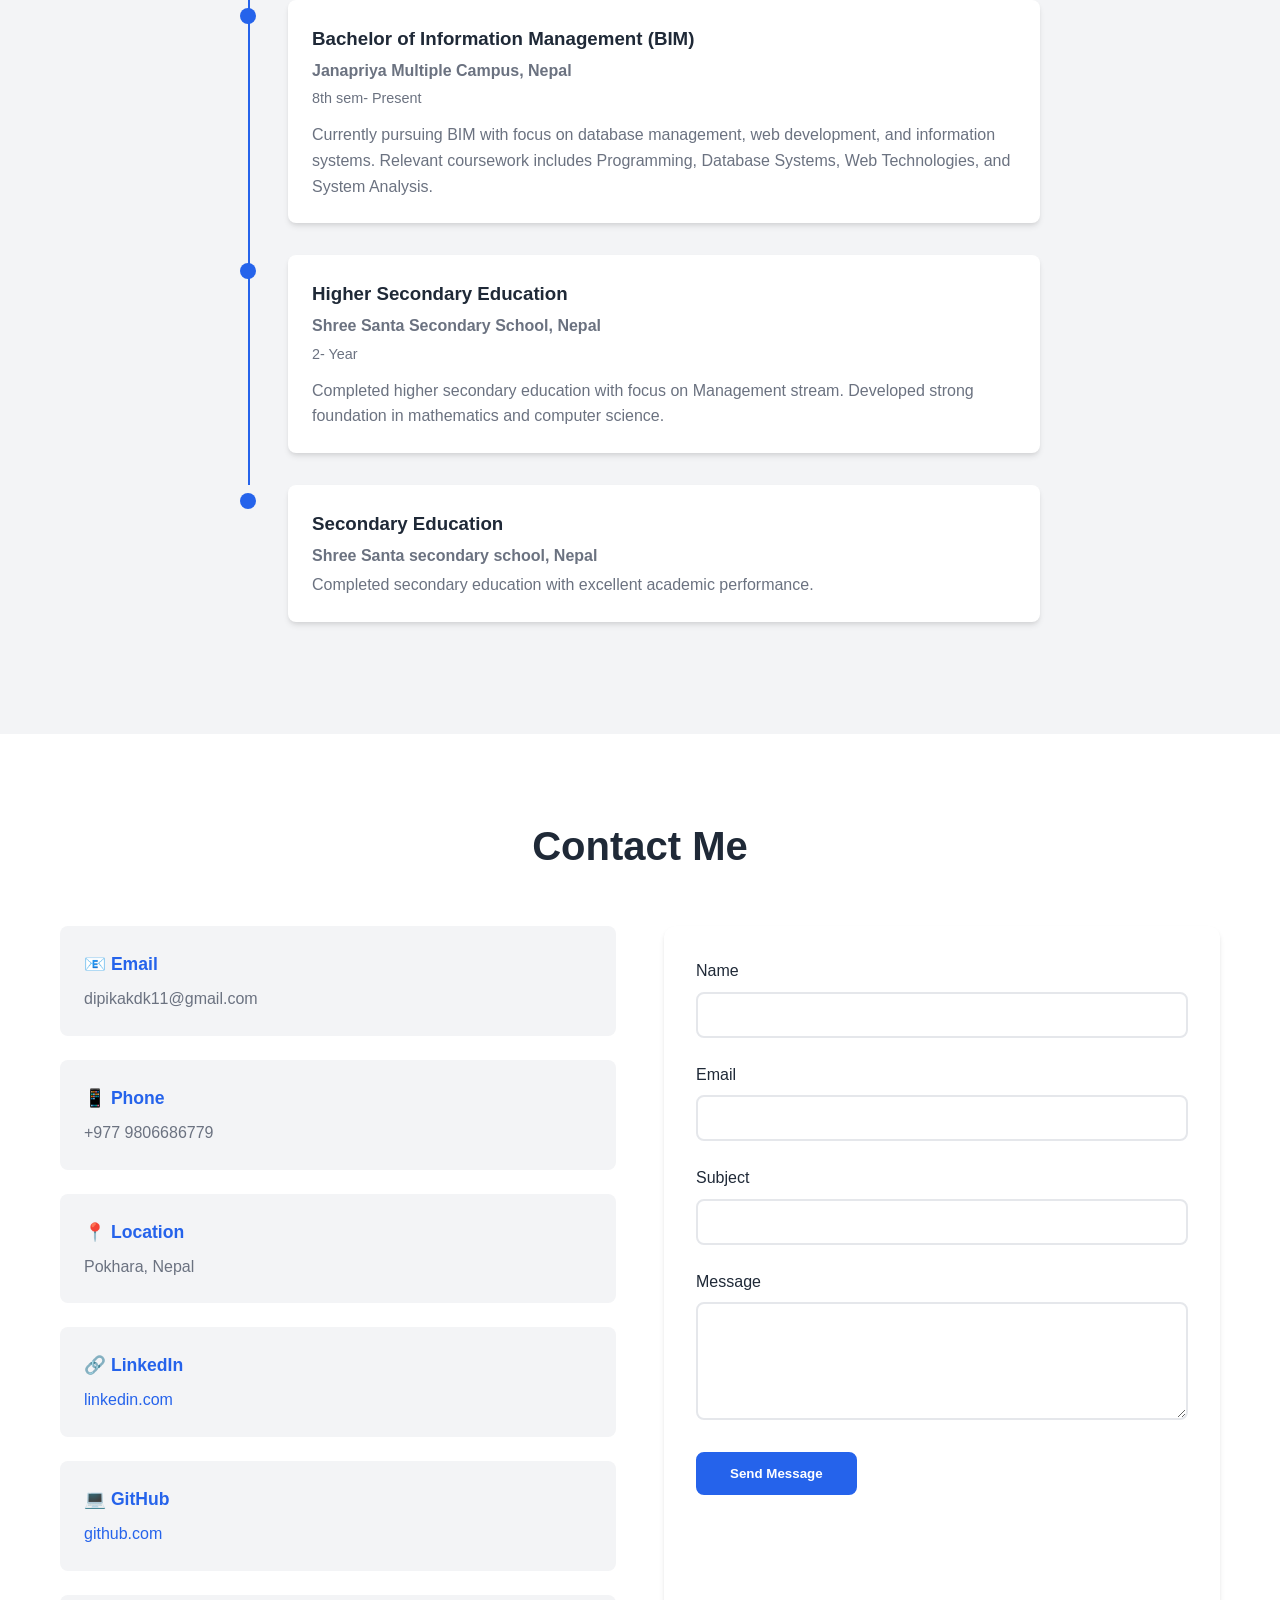
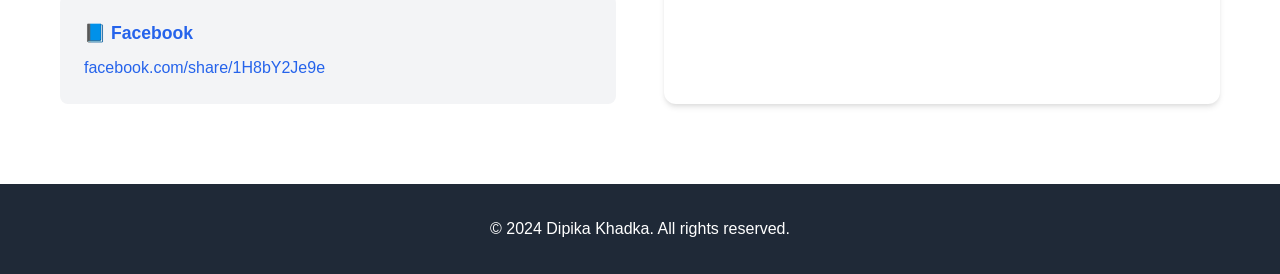
==== commit c01a9947: "Update Patient Appointment System live demo link" ====
--- a/index.html
+++ b/index.html
@@ -163,7 +163,7 @@
                         </div>
                         <div class="project-links">
                             <a href="https://github.com/dipikakdk/dipikaaaaa" target="_blank" class="btn btn-small btn-primary">Github</a>
-                            <a href="http://127.0.0.1:8000/" target="_blank" class="btn btn-small btn-primary">Live Demo</a>
+                            <a href="https://dipikakdk11.pythonanywhere.com/" target="_blank" class="btn btn-small btn-primary">Live Demo</a>
                         </div>
                     </div>
                 </div>
@@ -245,7 +245,7 @@
                 <div class="contact-info">
                     <div class="contact-item">
                         <h3>📧 Email</h3>
-                        <p>dipikakdk11@example.com</p>
+                        <p>dipikakdk11@gmail.com</p>
                     </div>
                     <div class="contact-item">
                         <h3>📱 Phone</h3>
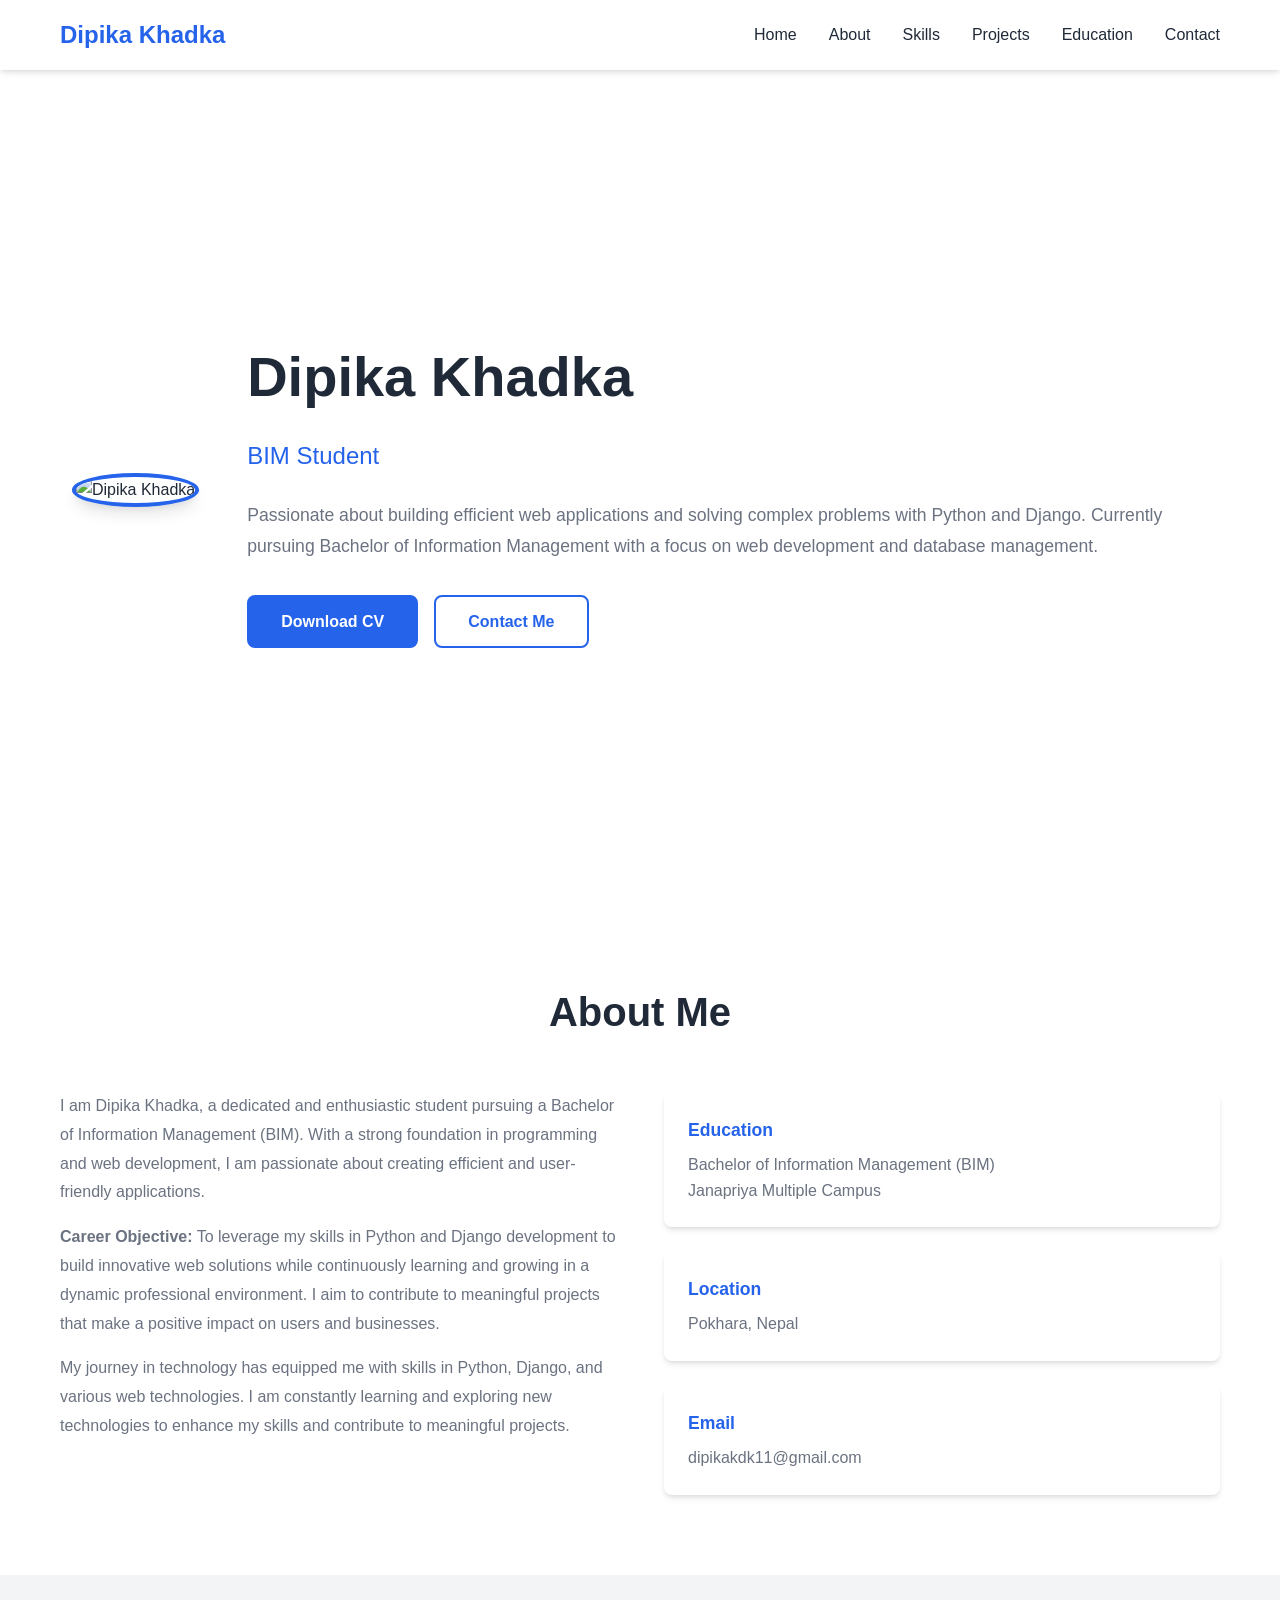
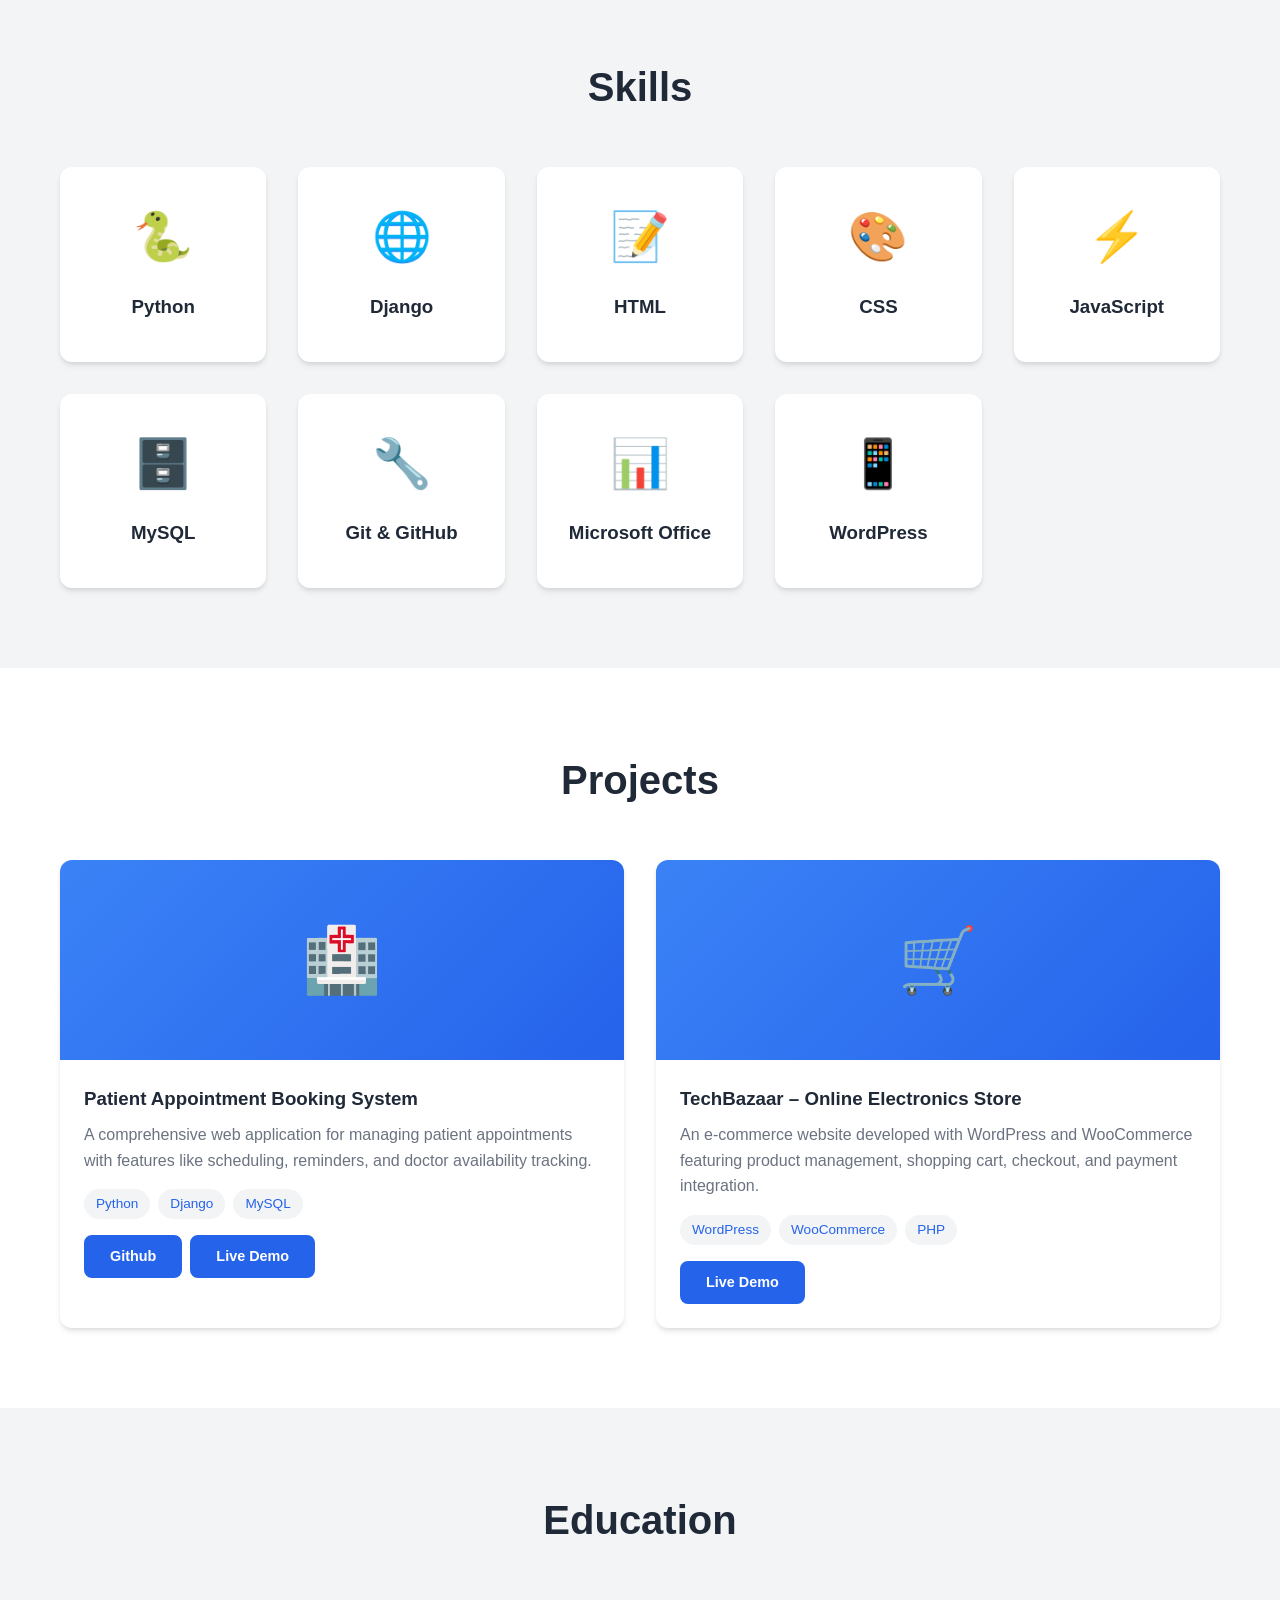
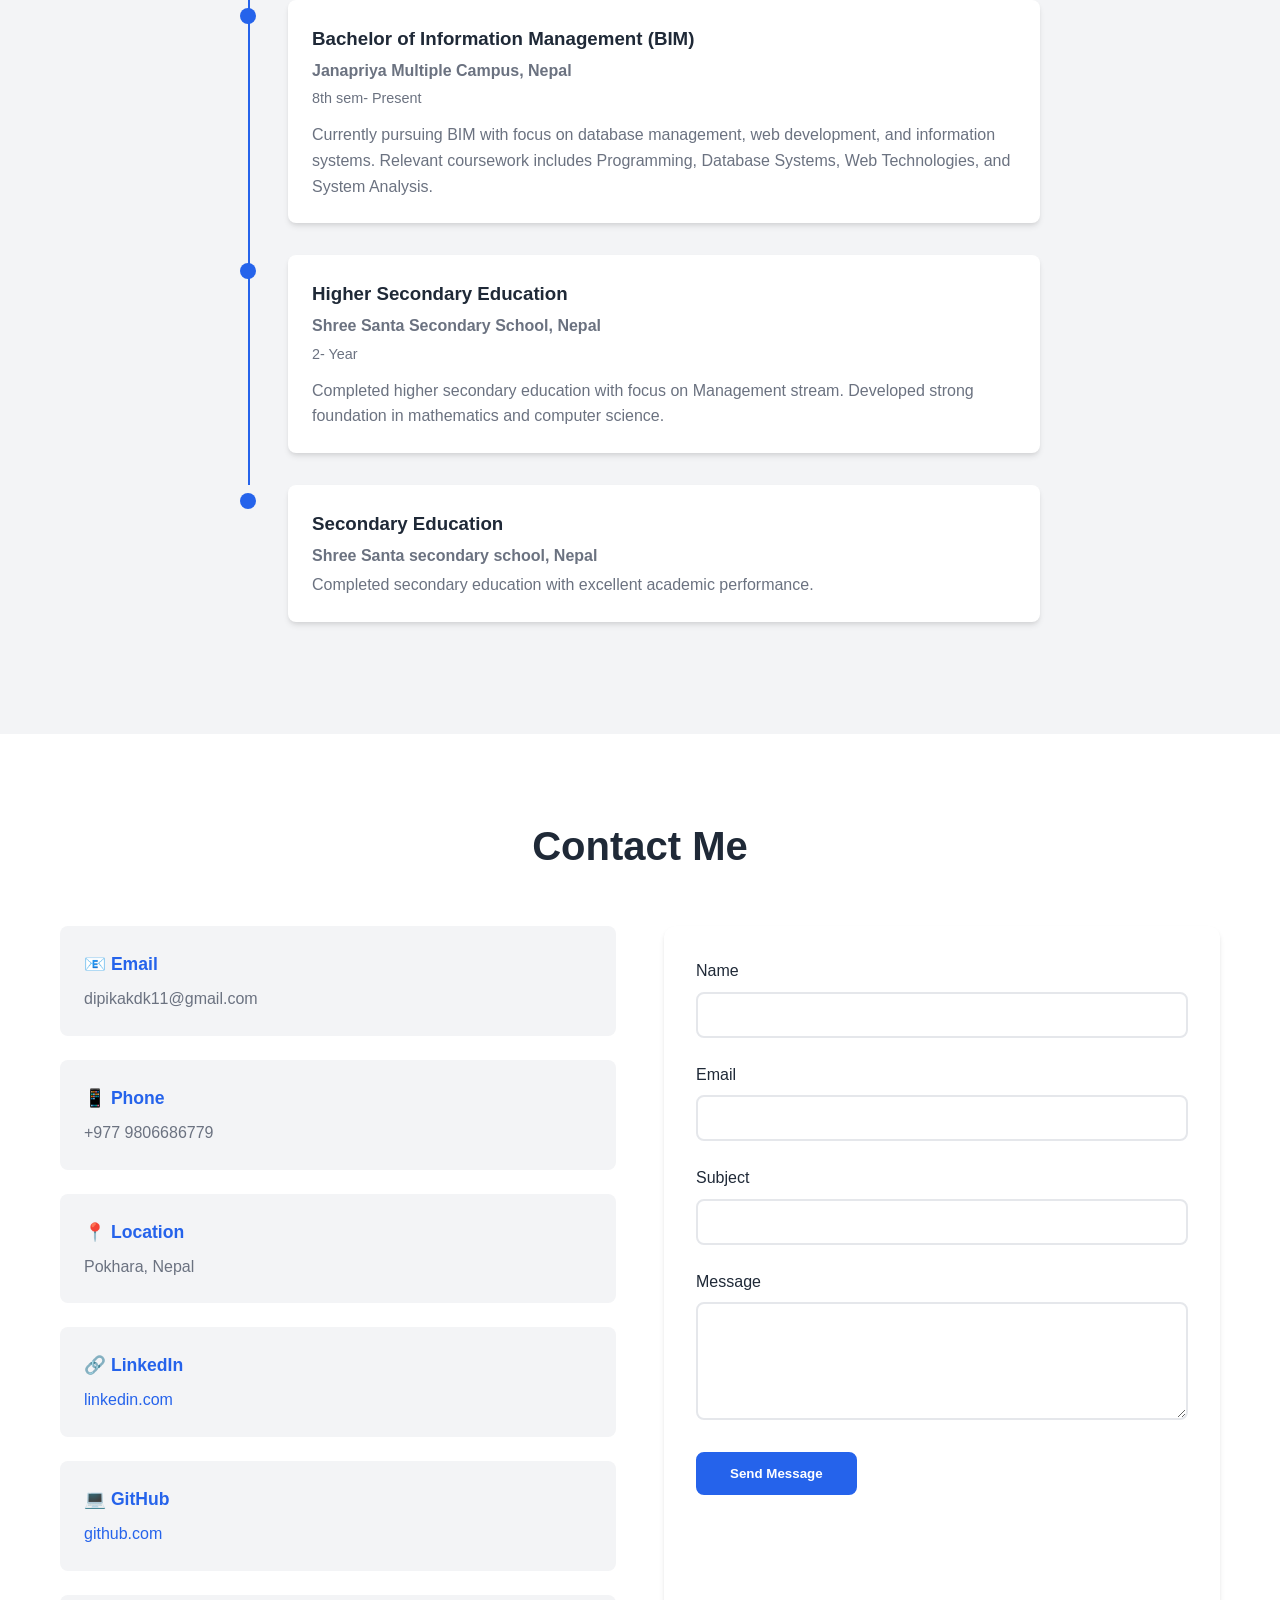
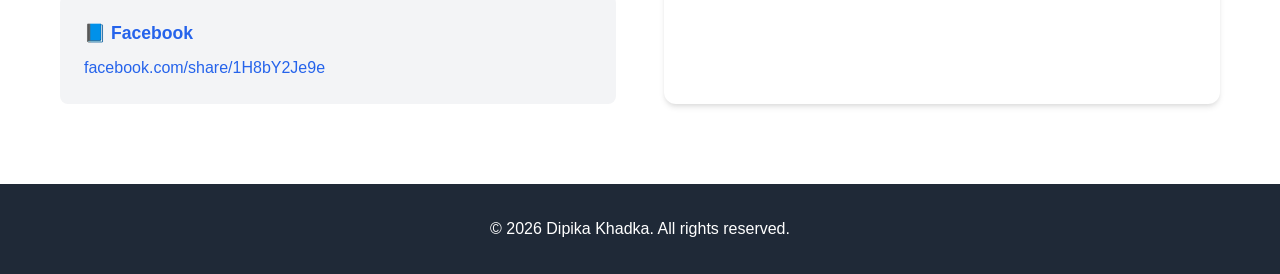
==== commit 8f0ce617: "Add profile picture to hero section" ====
--- a/index.html
+++ b/index.html
@@ -33,15 +33,20 @@
     <!-- Hero Section -->
     <section id="home" class="hero">
         <div class="hero-content">
-            <h1 class="hero-title">Dipika Khadka</h1>
-            <p class="hero-subtitle">BIM Student</p>
-            <p class="hero-description">
-                Passionate about building efficient web applications and solving complex problems with Python and Django.
-                Currently pursuing Bachelor of Information Management with a focus on web development and database management.
-            </p>
-            <div class="hero-buttons">
-                <a href="resume.html" download class="btn btn-primary">Download CV</a>
-                <a href="#contact" class="btn btn-secondary">Contact Me</a>
+            <div class="hero-image">
+                <img src="images/profile.jpg" alt="Dipika Khadka" class="profile-img">
+            </div>
+            <div class="hero-text">
+                <h1 class="hero-title">Dipika Khadka</h1>
+                <p class="hero-subtitle">BIM Student</p>
+                <p class="hero-description">
+                    Passionate about building efficient web applications and solving complex problems with Python and Django.
+                    Currently pursuing Bachelor of Information Management with a focus on web development and database management.
+                </p>
+                <div class="hero-buttons">
+                    <a href="resume.html" download class="btn btn-primary">Download CV</a>
+                    <a href="#contact" class="btn btn-secondary">Contact Me</a>
+                </div>
             </div>
         </div>
     </section>
@@ -257,11 +262,11 @@
                     </div>
                     <div class="contact-item">
                         <h3>🔗 LinkedIn</h3>
-                        <p><a href="https://www.linkedin.com/" target="_blank">linkedin.com</a></p>
+                        <p><a href="https://www.linkedin.com/in/dipika-khadka-60120b41a/" target="_blank">linkedin.com</a></p>
                     </div>
                     <div class="contact-item">
                         <h3>💻 GitHub</h3>
-                        <p><a href="https://github.com/" target="_blank">github.com</a></p>
+                        <p><a href="https://github.com/dipikakdk/" target="_blank">github.com</a></p>
                     </div>
                     <div class="contact-item">
                         <h3>📘 Facebook</h3>
@@ -294,7 +299,7 @@
     <!-- Footer -->
     <footer class="footer">
         <div class="container">
-            <p>&copy; 2024 Dipika Khadka. All rights reserved.</p>
+            <p>&copy; 2026 Dipika Khadka. All rights reserved.</p>
         </div>
     </footer>
 
--- a/styles.css
+++ b/styles.css
@@ -100,14 +100,33 @@
     display: flex;
     align-items: center;
     justify-content: center;
-    background: linear-gradient(135deg, #eff6ff 0%, #ffffff 100%);
     padding-top: 80px;
 }
 
 .hero-content {
-    text-align: center;
-    max-width: 800px;
+    display: flex;
+    align-items: center;
+    gap: 3rem;
+    max-width: 1200px;
     padding: 2rem;
+}
+
+.hero-image {
+    flex: 0 0 auto;
+}
+
+.profile-img {
+    width: 300px;
+    height: 300px;
+    object-fit: cover;
+    border-radius: 50%;
+    border: 4px solid var(--primary-color);
+    box-shadow: var(--shadow-lg);
+}
+
+.hero-text {
+    flex: 1;
+    text-align: left;
 }
 
 .hero-title {
@@ -133,7 +152,7 @@
 .hero-buttons {
     display: flex;
     gap: 1rem;
-    justify-content: center;
+    justify-content: flex-start;
     flex-wrap: wrap;
 }
 
@@ -526,6 +545,24 @@
         transform: translateY(-7px) rotate(-45deg);
     }
 
+    .hero-content {
+        flex-direction: column;
+        text-align: center;
+    }
+
+    .hero-text {
+        text-align: center;
+    }
+
+    .hero-buttons {
+        justify-content: center;
+    }
+
+    .profile-img {
+        width: 200px;
+        height: 200px;
+    }
+
     .hero-title {
         font-size: 2.5rem;
     }
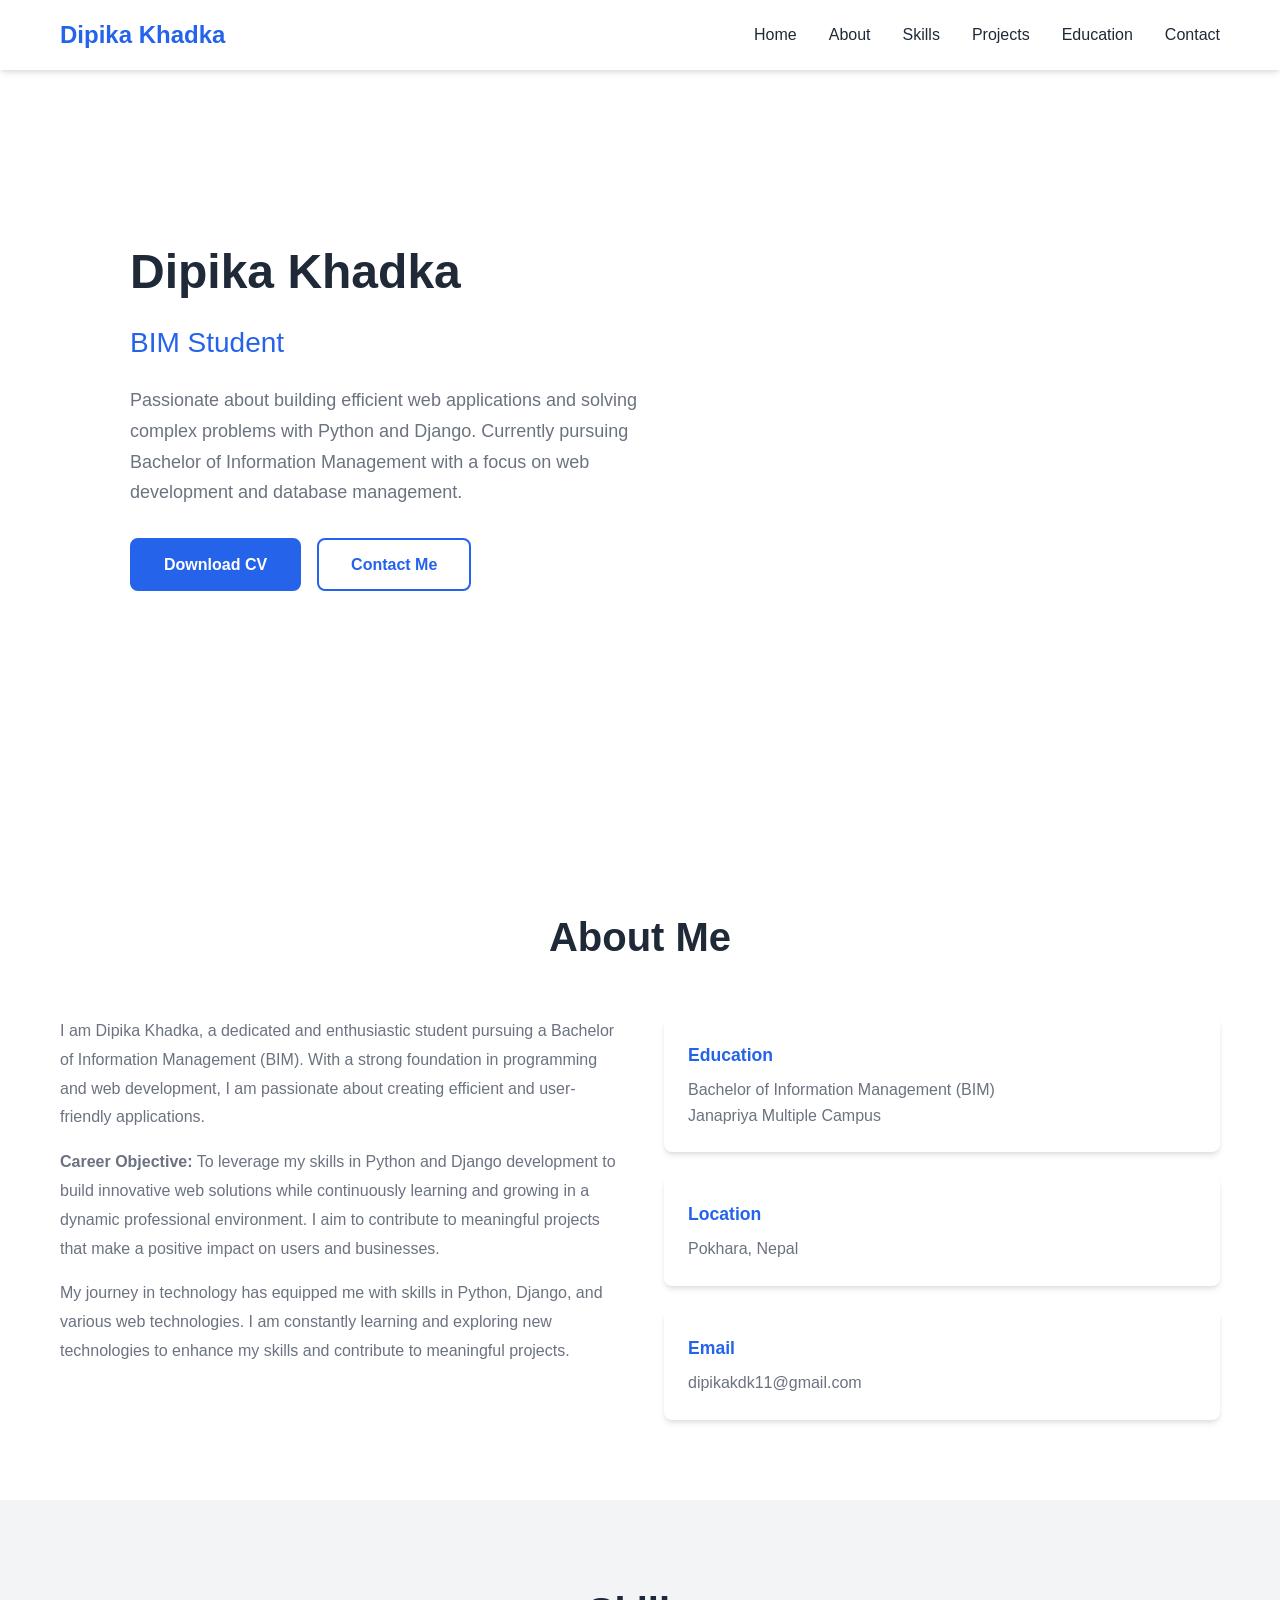
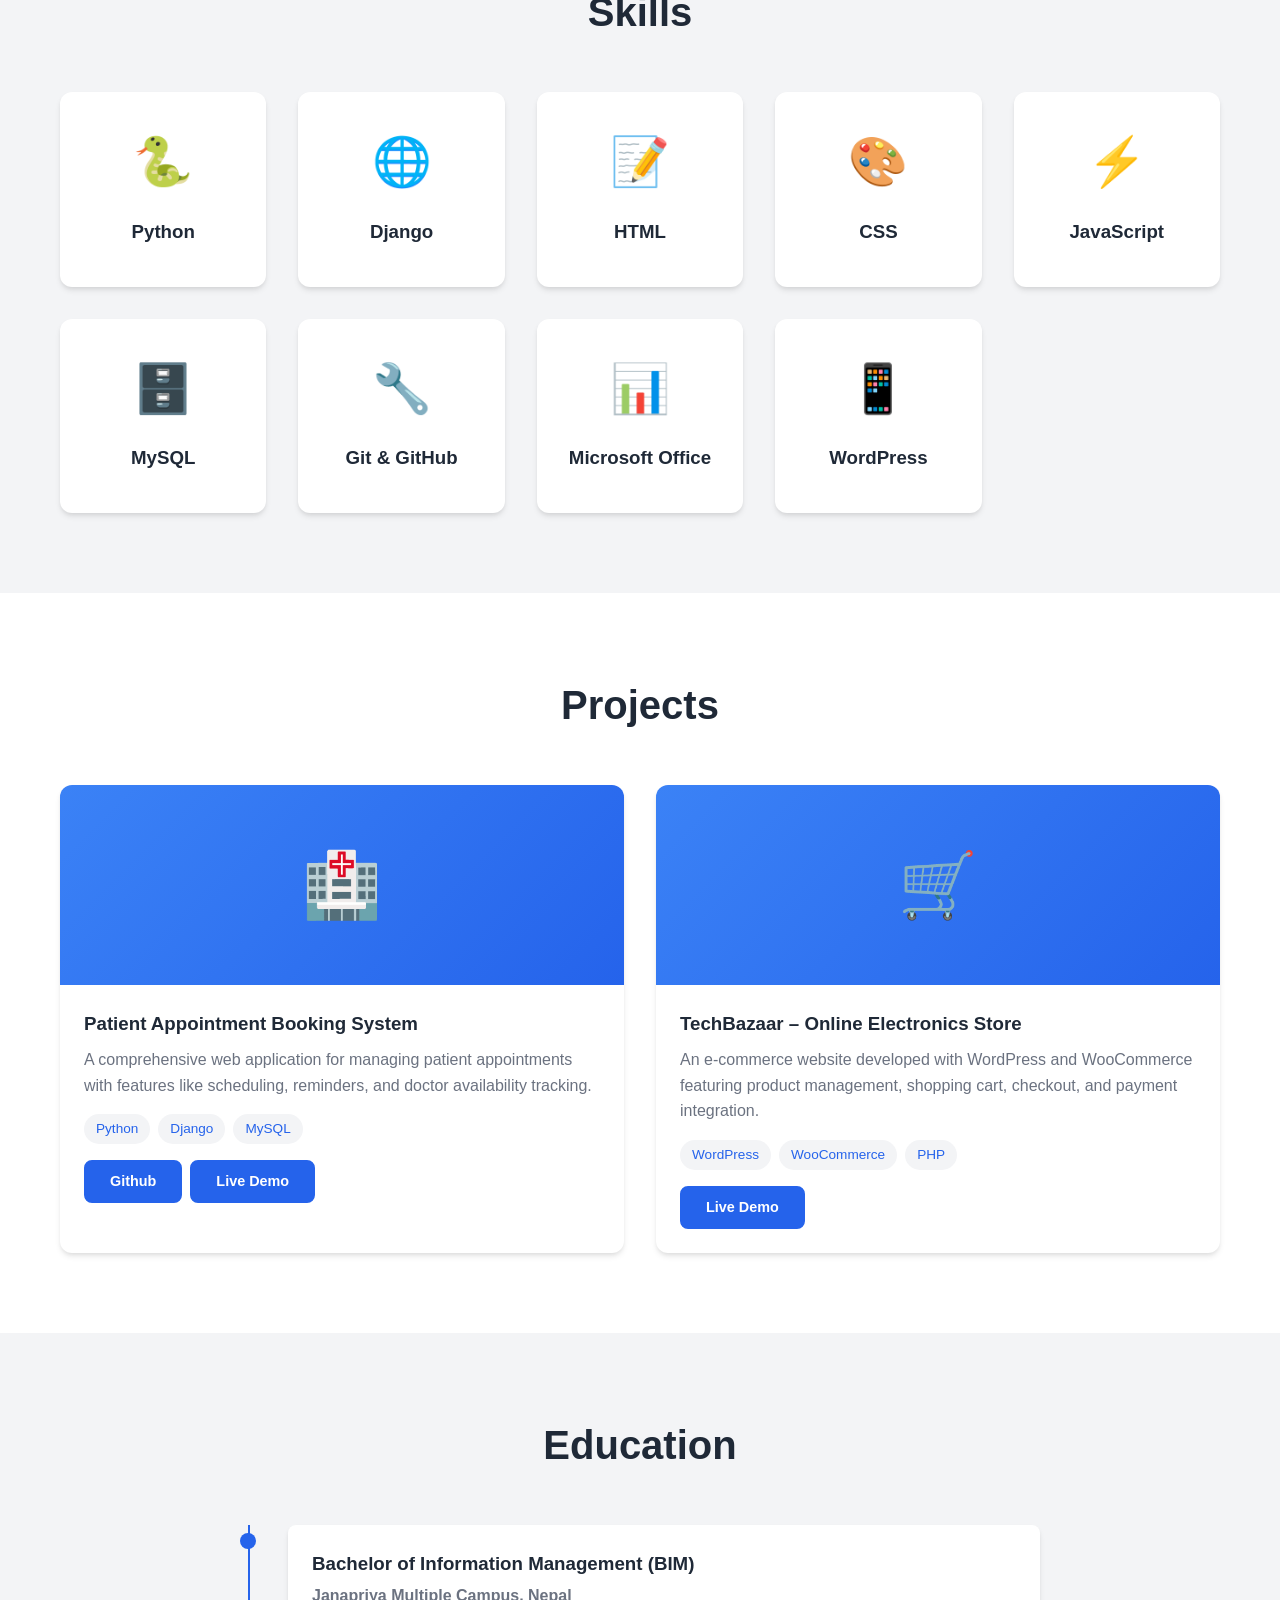
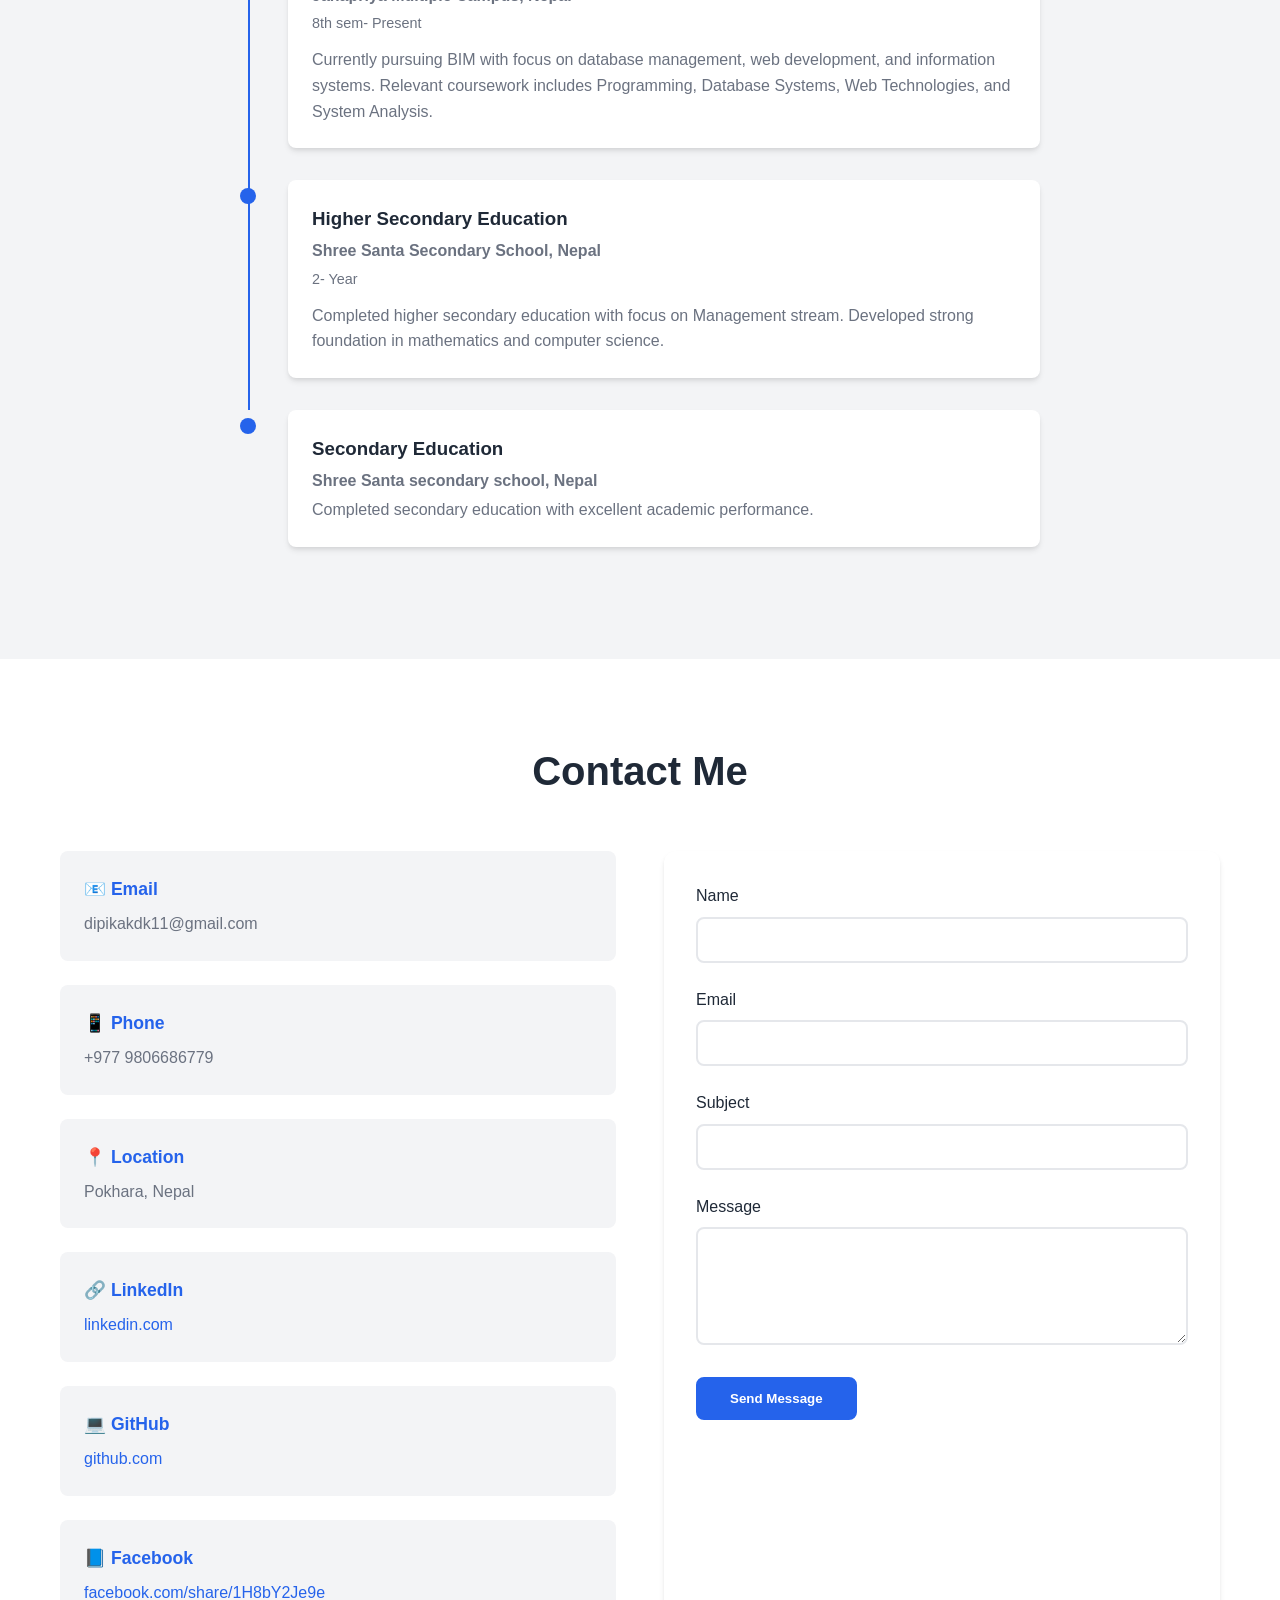
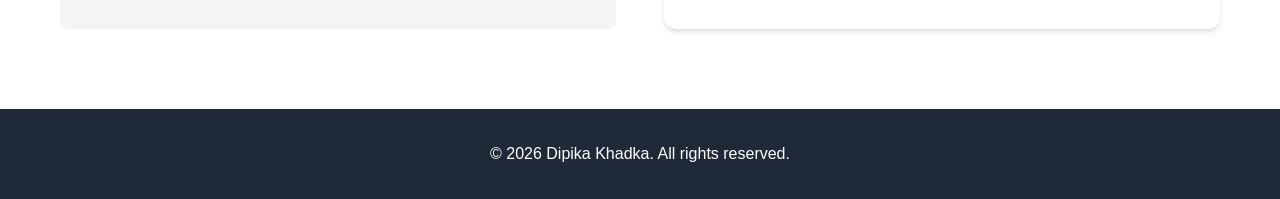
==== commit 28206aac: "Update portfolio files" ====
--- a/index.html
+++ b/index.html
@@ -33,20 +33,15 @@
     <!-- Hero Section -->
     <section id="home" class="hero">
         <div class="hero-content">
-            <div class="hero-image">
-                <img src="images/profile.jpg" alt="Dipika Khadka" class="profile-img">
-            </div>
-            <div class="hero-text">
-                <h1 class="hero-title">Dipika Khadka</h1>
-                <p class="hero-subtitle">BIM Student</p>
-                <p class="hero-description">
-                    Passionate about building efficient web applications and solving complex problems with Python and Django.
-                    Currently pursuing Bachelor of Information Management with a focus on web development and database management.
-                </p>
-                <div class="hero-buttons">
-                    <a href="resume.html" download class="btn btn-primary">Download CV</a>
-                    <a href="#contact" class="btn btn-secondary">Contact Me</a>
-                </div>
+            <h1 class="hero-title">Dipika Khadka</h1>
+            <p class="hero-subtitle">BIM Student</p>
+            <p class="hero-description">
+                Passionate about building efficient web applications and solving complex problems with Python and Django.
+                Currently pursuing Bachelor of Information Management with a focus on web development and database management.
+            </p>
+            <div class="hero-buttons">
+                <a href="resume.html" download class="btn btn-primary">Download CV</a>
+                <a href="#contact" class="btn btn-secondary">Contact Me</a>
             </div>
         </div>
     </section>
--- a/styles.css
+++ b/styles.css
@@ -24,10 +24,15 @@
     line-height: 1.6;
     color: var(--text-color);
     background-color: var(--bg-white);
+    overflow-x: hidden;
 }
 
 html {
     scroll-behavior: smooth;
+    margin: 0;
+    padding: 0;
+    width: 100%;
+    overflow-x: hidden;
 }
 
 .container {
@@ -96,64 +101,46 @@
 
 /* Hero Section */
 .hero {
-    min-height: 100vh;
+    min-height: calc(100vh - 75px);
     display: flex;
     align-items: center;
-    justify-content: center;
-    padding-top: 80px;
+    justify-content: space-between;
+    gap: 60px;
+    max-width: 1100px;
+    margin: 0 auto;
+    padding: 50px 40px;
+    box-sizing: border-box;
 }
 
 .hero-content {
-    display: flex;
-    align-items: center;
-    gap: 3rem;
-    max-width: 1200px;
-    padding: 2rem;
-}
-
-.hero-image {
-    flex: 0 0 auto;
-}
-
-.profile-img {
-    width: 300px;
-    height: 300px;
-    object-fit: cover;
-    border-radius: 50%;
-    border: 4px solid var(--primary-color);
-    box-shadow: var(--shadow-lg);
-}
-
-.hero-text {
     flex: 1;
+    max-width: 550px;
     text-align: left;
 }
 
 .hero-title {
-    font-size: 3.5rem;
+    font-size: 48px;
     font-weight: bold;
     color: var(--text-color);
-    margin-bottom: 1rem;
+    margin-bottom: 10px;
 }
 
 .hero-subtitle {
-    font-size: 1.5rem;
-    color: var(--primary-color);
-    margin-bottom: 1.5rem;
+    font-size: 28px;
+    color: var(--primary-color);
+    margin-bottom: 20px;
 }
 
 .hero-description {
-    font-size: 1.1rem;
-    color: var(--text-light);
-    margin-bottom: 2rem;
-    line-height: 1.8;
+    font-size: 18px;
+    color: var(--text-light);
+    margin-bottom: 30px;
+    line-height: 1.7;
 }
 
 .hero-buttons {
     display: flex;
     gap: 1rem;
-    justify-content: flex-start;
-    flex-wrap: wrap;
 }
 
 /* Buttons */
@@ -545,22 +532,16 @@
         transform: translateY(-7px) rotate(-45deg);
     }
 
-    .hero-content {
+    .hero {
         flex-direction: column;
         text-align: center;
-    }
-
-    .hero-text {
+        gap: 30px;
+        padding: 30px 20px;
+    }
+
+    .hero-content {
         text-align: center;
-    }
-
-    .hero-buttons {
-        justify-content: center;
-    }
-
-    .profile-img {
-        width: 200px;
-        height: 200px;
+        max-width: 100%;
     }
 
     .hero-title {
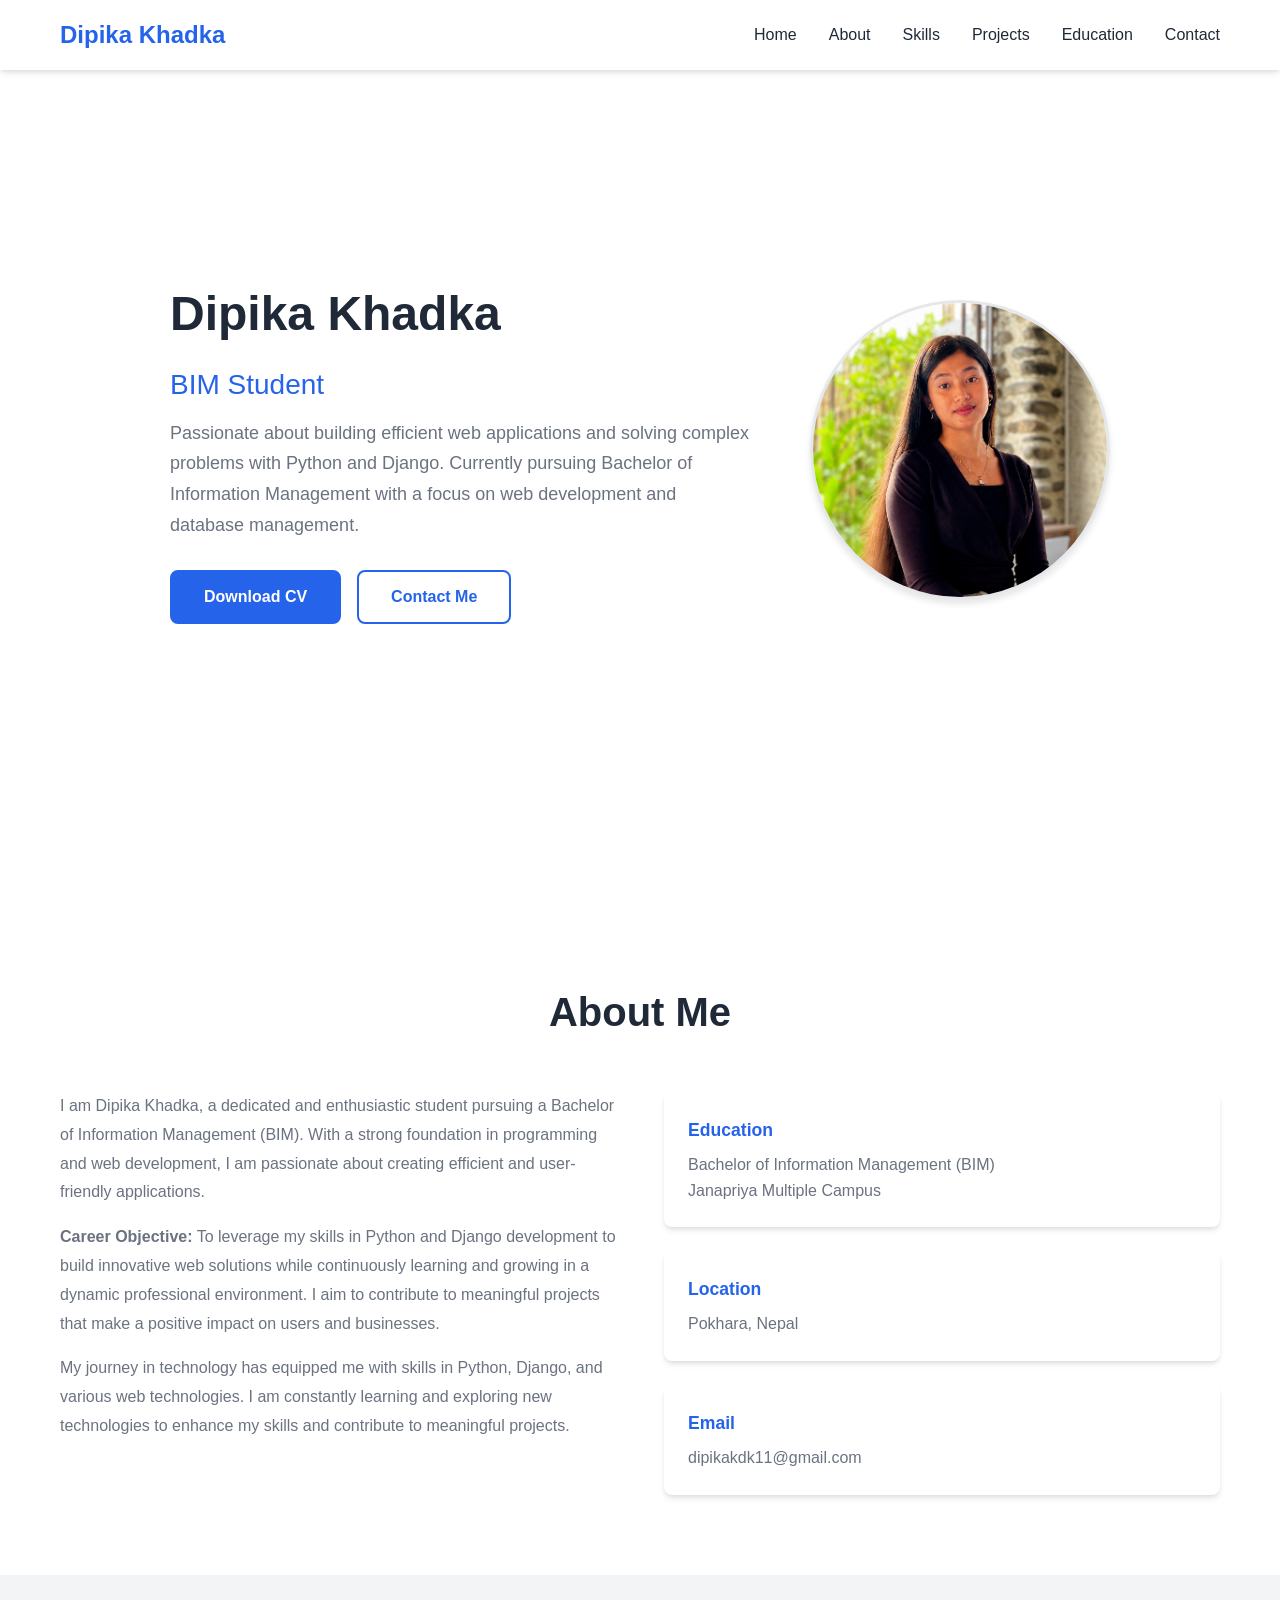
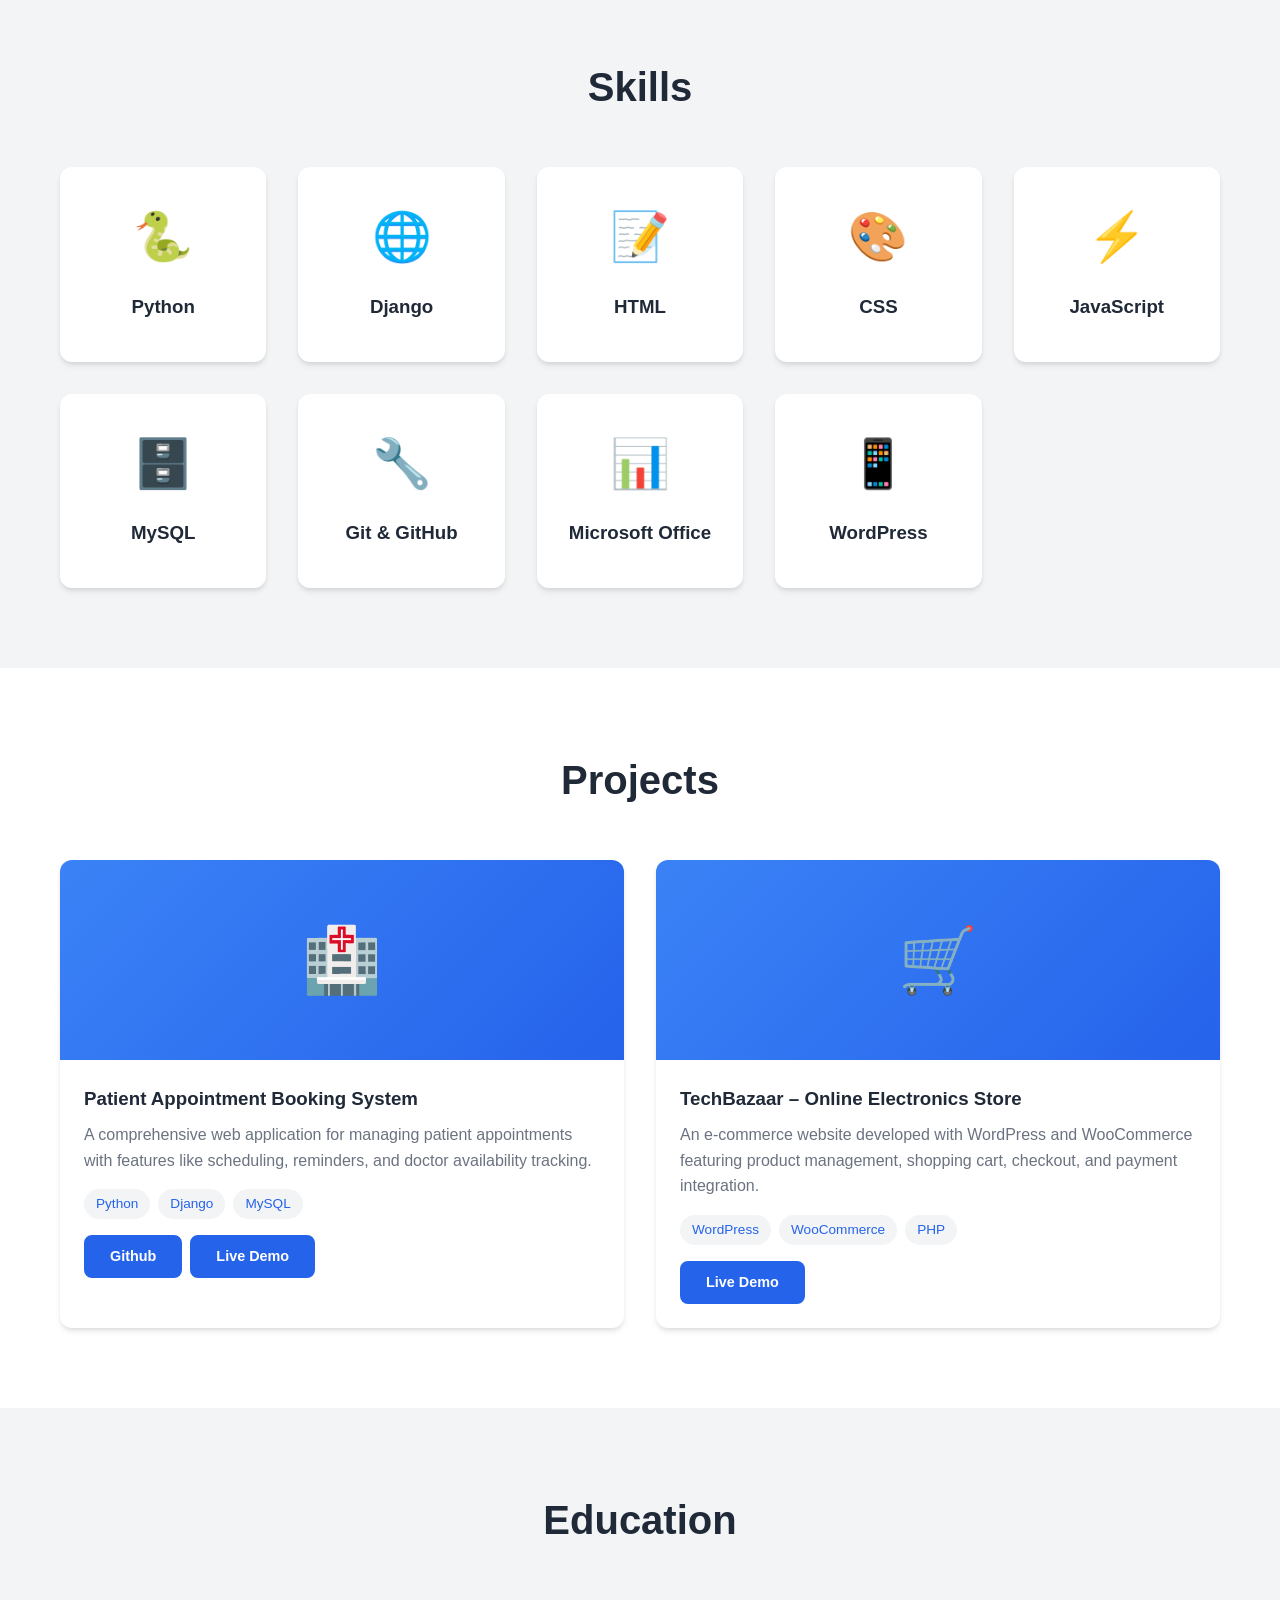
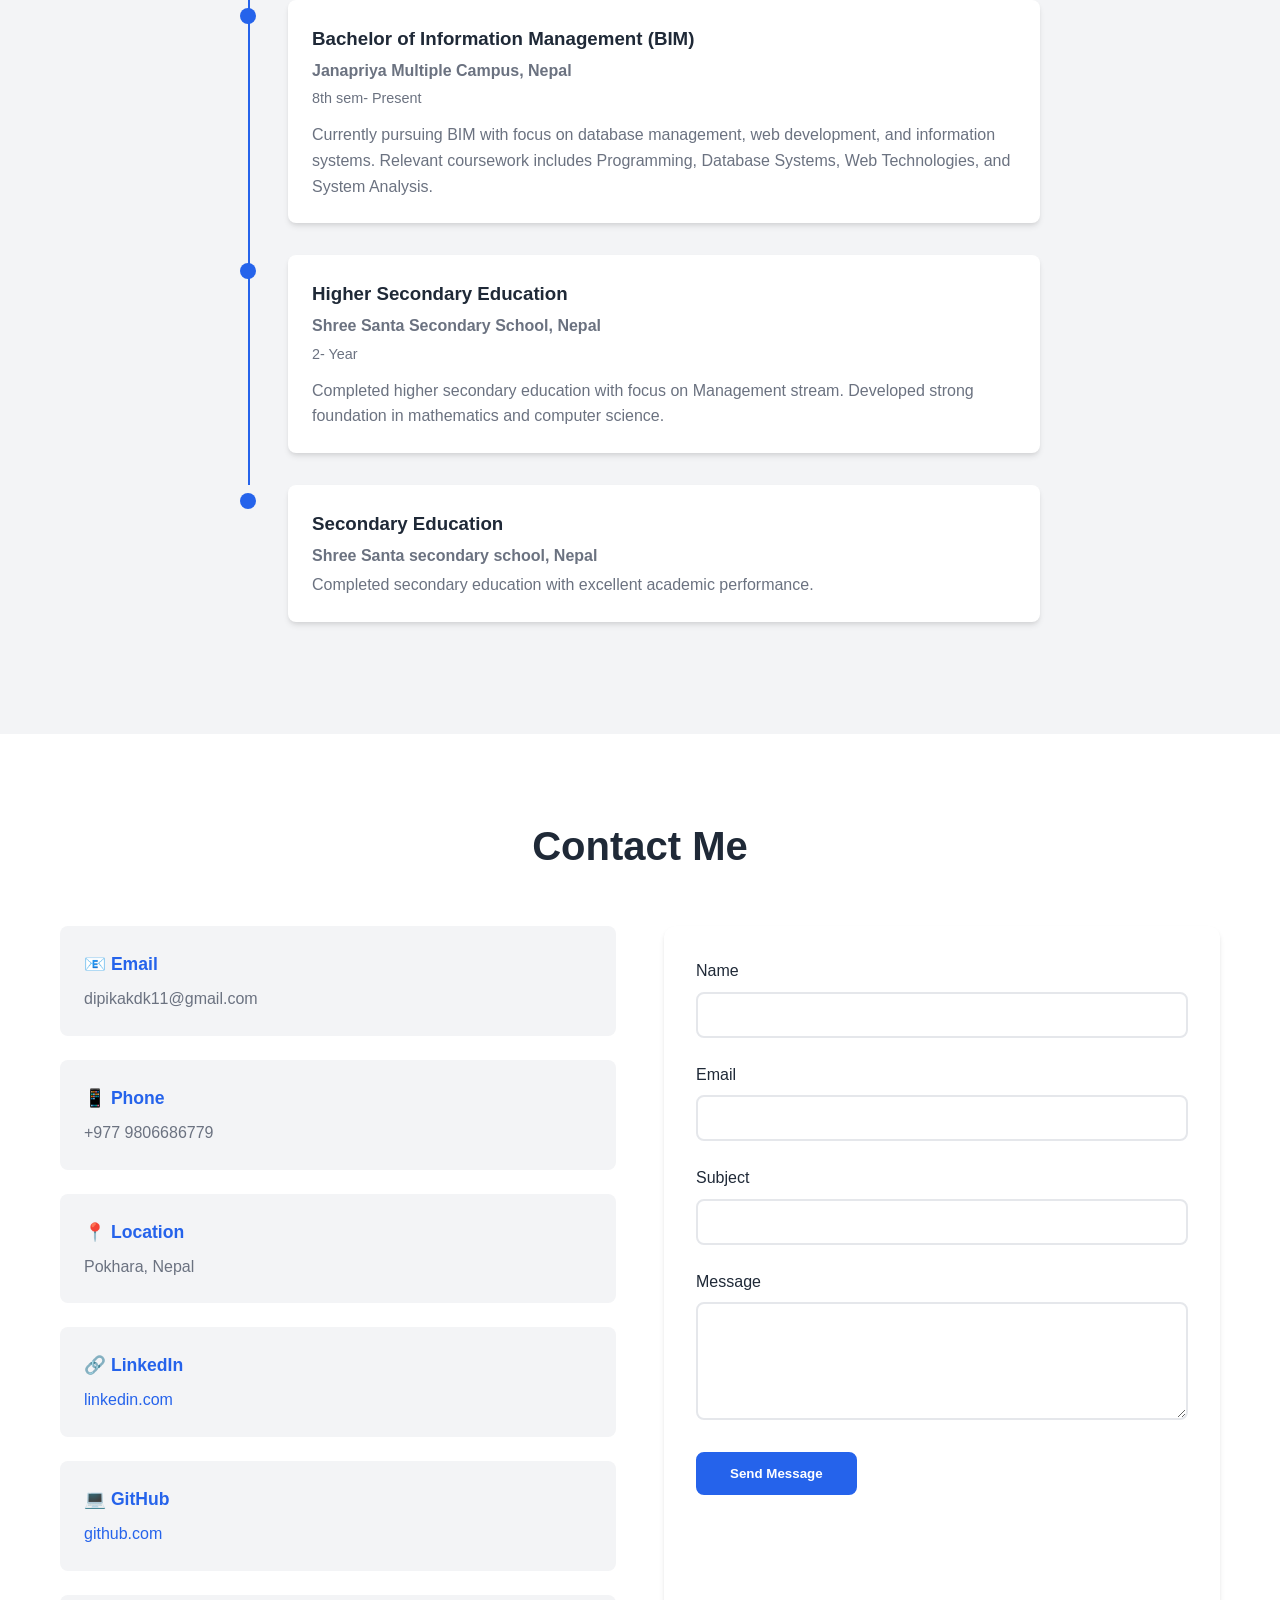
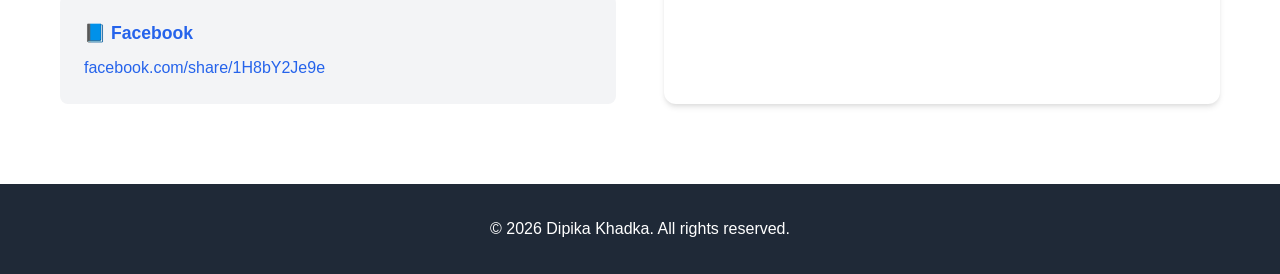
==== commit 53671a43: "Improve hero section layout and add GitHub button. Optimized profile image size to 230px with profes" ====
--- a/index.html
+++ b/index.html
@@ -43,6 +43,9 @@
                 <a href="resume.html" download class="btn btn-primary">Download CV</a>
                 <a href="#contact" class="btn btn-secondary">Contact Me</a>
             </div>
+        </div>
+        <div class="home-img">
+            <img src="images/profile.jpg" alt="Dipika Khadka Profile">
         </div>
     </section>
 
--- a/styles.css
+++ b/styles.css
@@ -101,20 +101,43 @@
 
 /* Hero Section */
 .hero {
-    min-height: calc(100vh - 75px);
+    min-height: 100vh;
     display: flex;
     align-items: center;
     justify-content: space-between;
     gap: 60px;
     max-width: 1100px;
     margin: 0 auto;
-    padding: 50px 40px;
+    padding: 80px ;
     box-sizing: border-box;
 }
 
+.home {
+    display: flex;
+    justify-content: space-between;
+    align-items: center;
+    padding: 80px 10%;
+}
+
+.home-img {
+    flex: 0 0 auto;
+    display: flex;
+    justify-content: center;
+}
+
+.home-img img {
+    width: 300px;
+    height: 300px;
+    border-radius: 50%;
+    object-fit: cover;
+    border: 3px solid #e5e7eb;
+    box-shadow: 0 4px 6px rgba(0, 0, 0, 0.1);
+}
+
+
 .hero-content {
-    flex: 1;
-    max-width: 550px;
+    flex: 2;
+    max-width: 650px;
     text-align: left;
 }
 
@@ -128,7 +151,7 @@
 .hero-subtitle {
     font-size: 28px;
     color: var(--primary-color);
-    margin-bottom: 20px;
+    margin-bottom: 10px;
 }
 
 .hero-description {
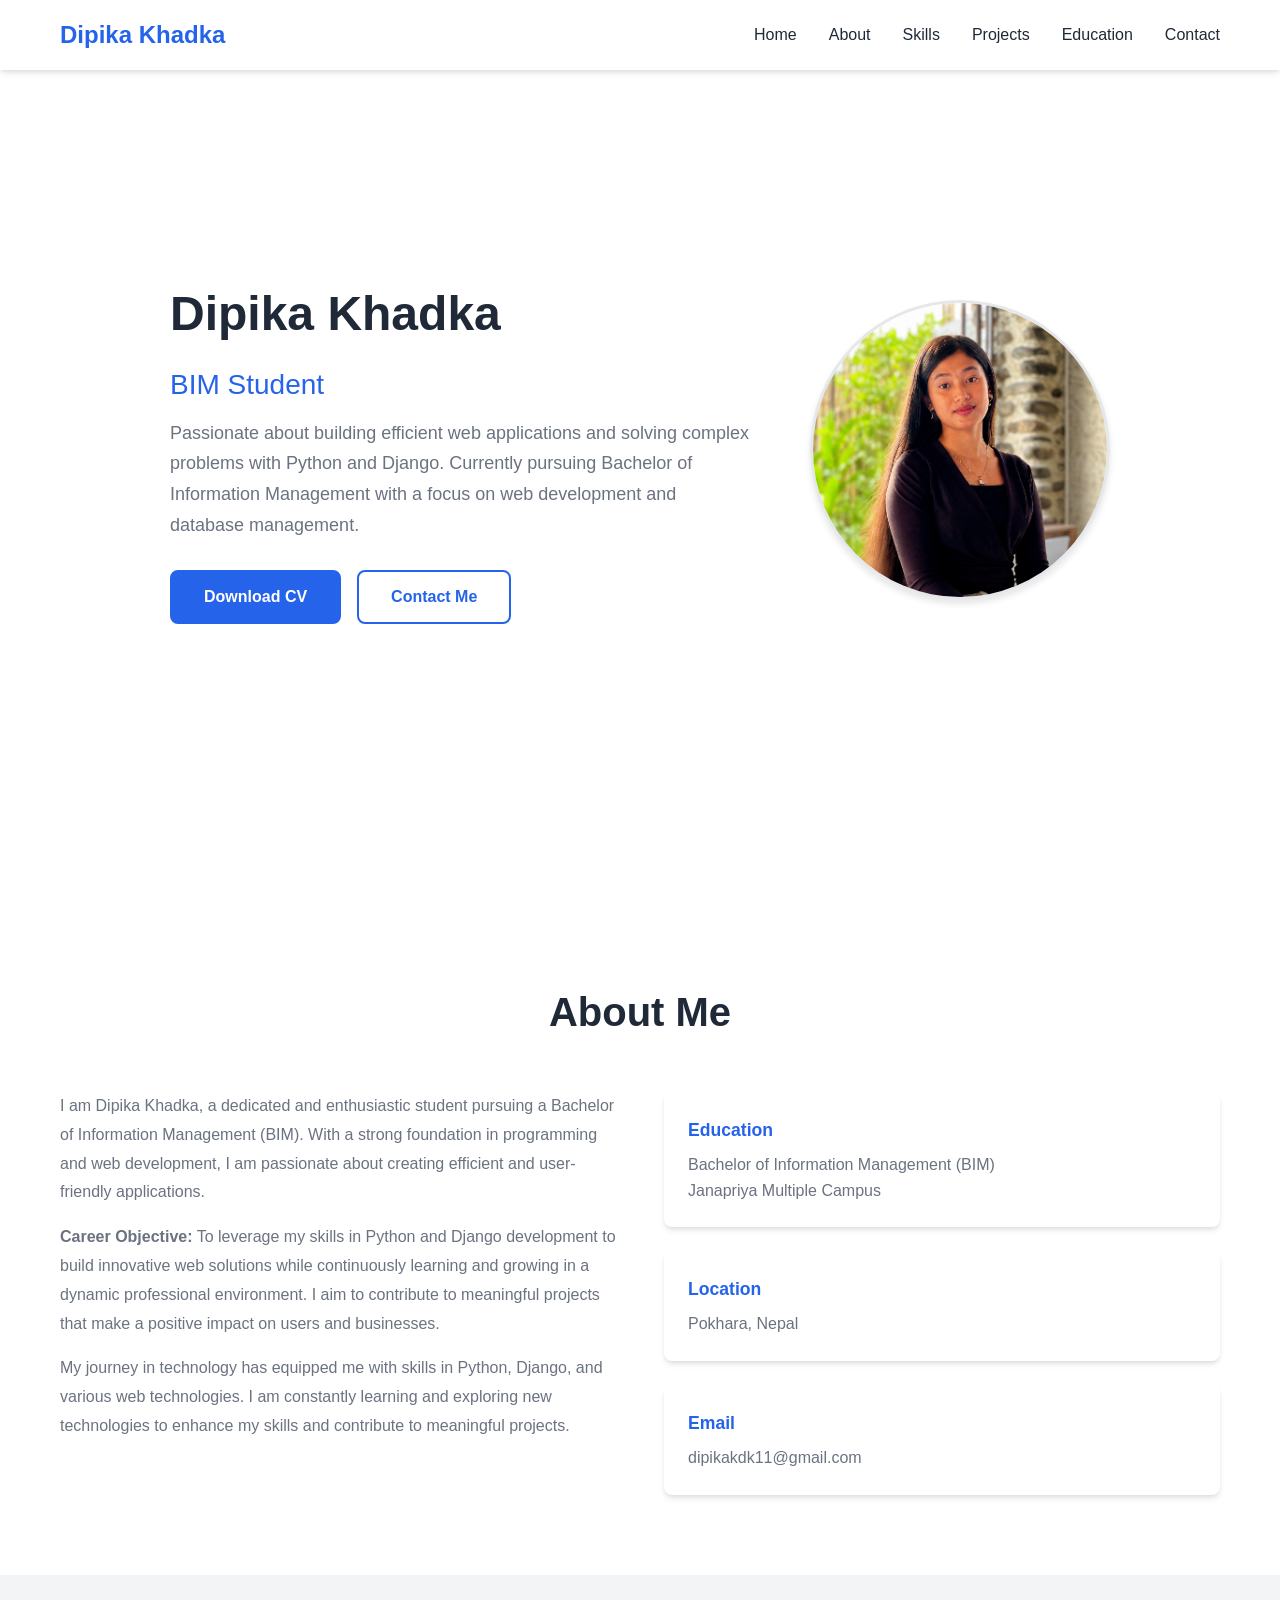
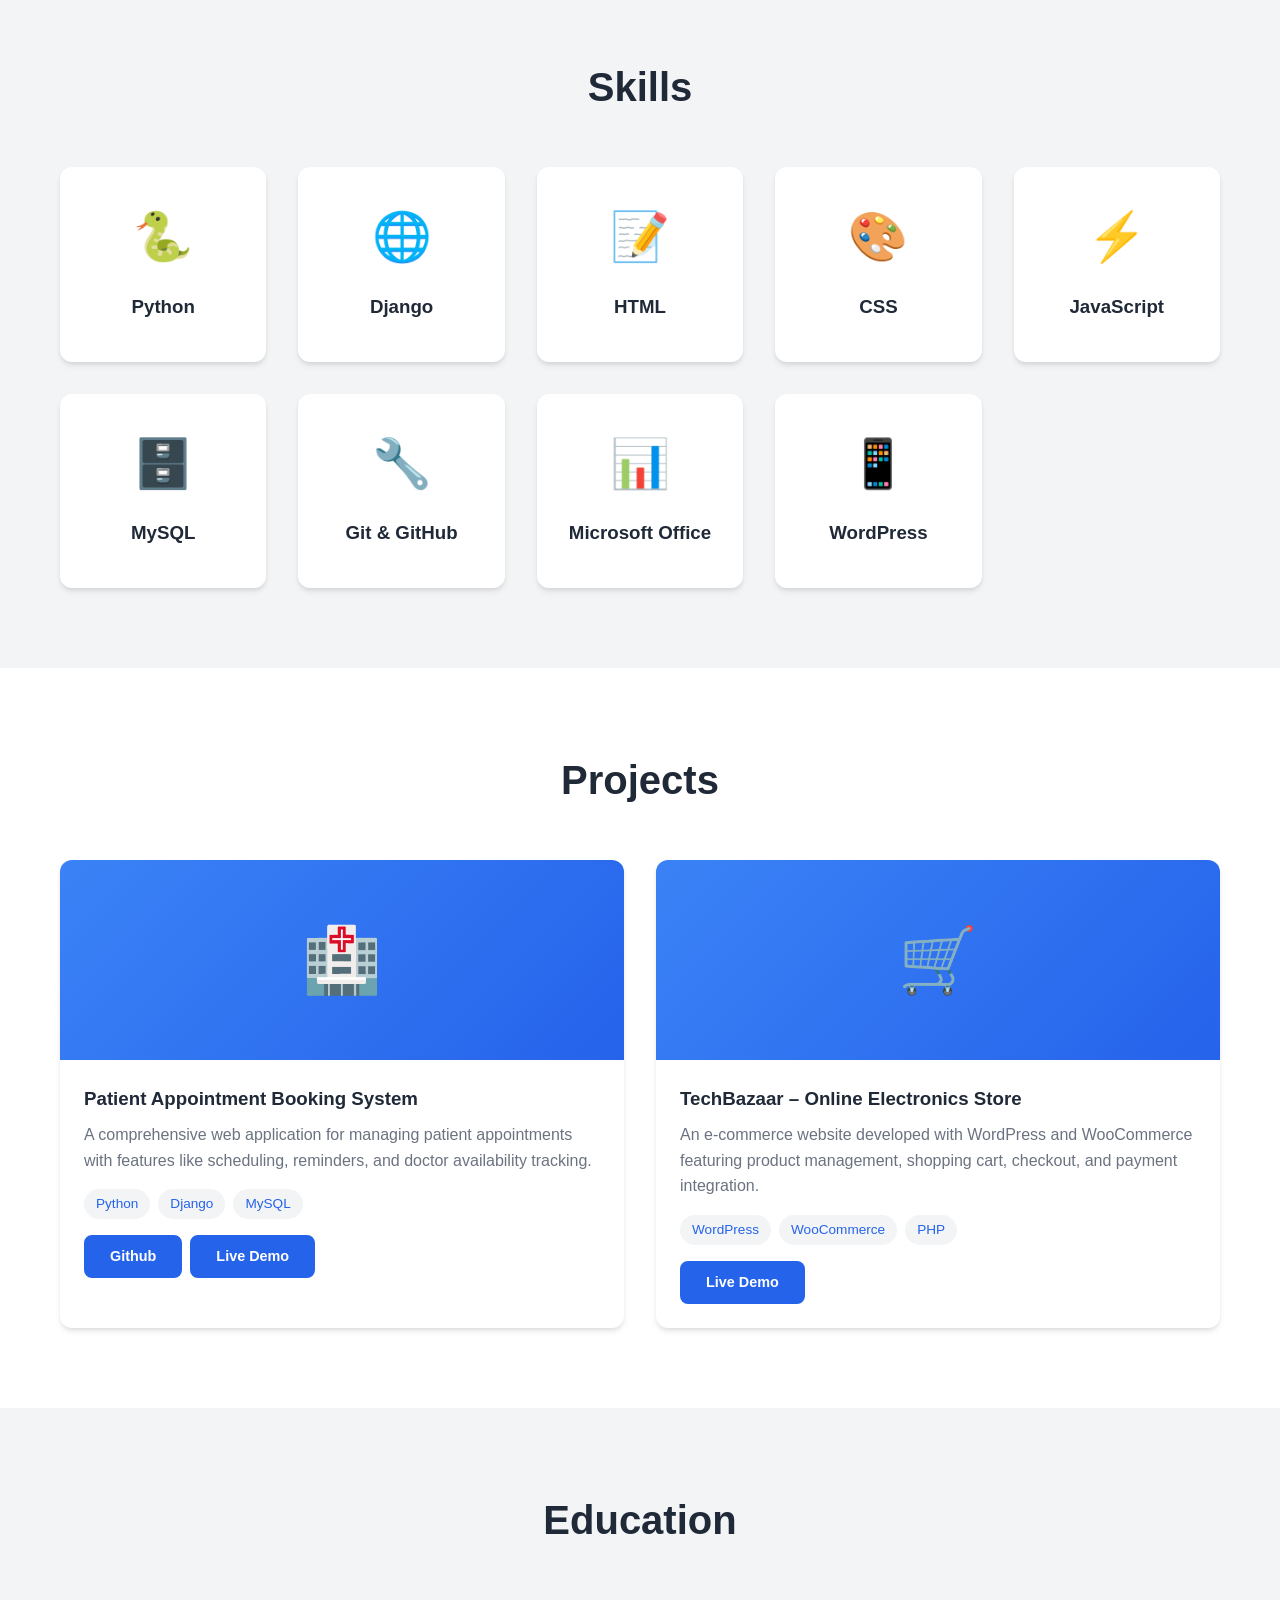
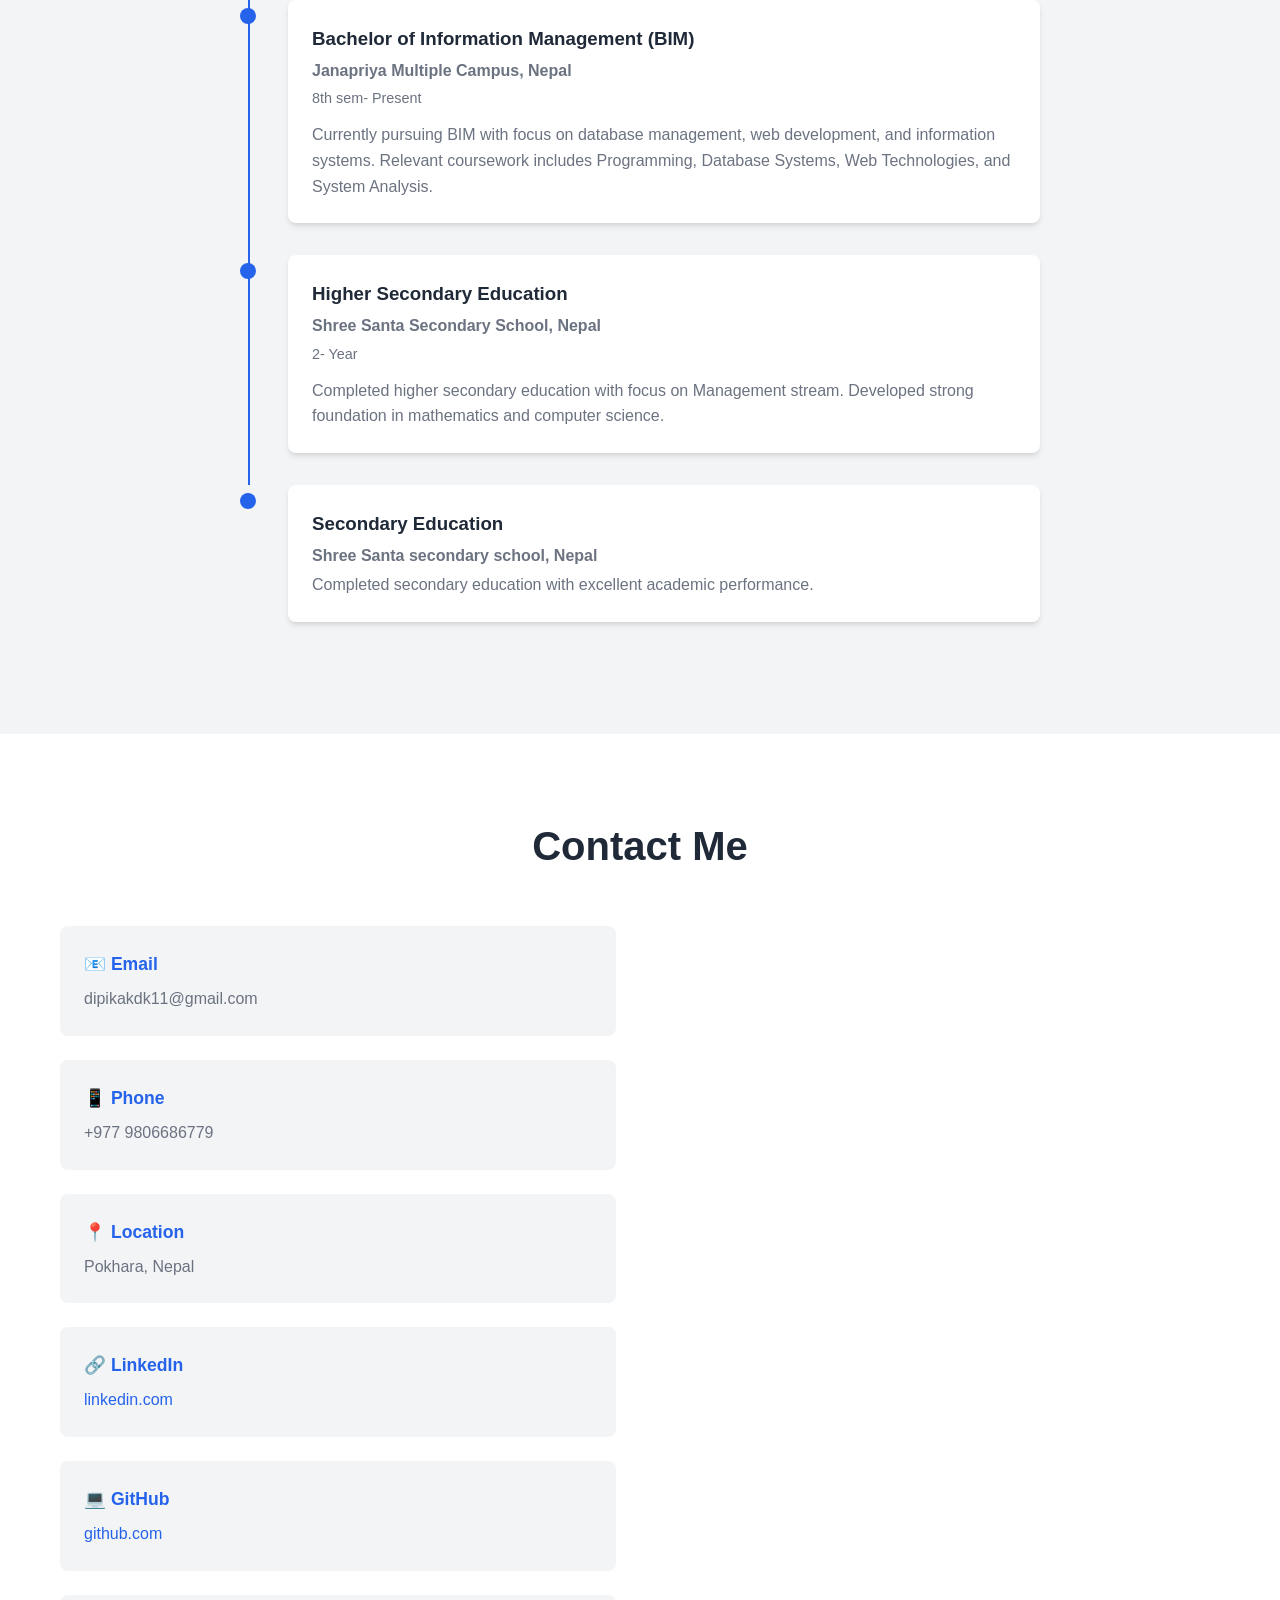
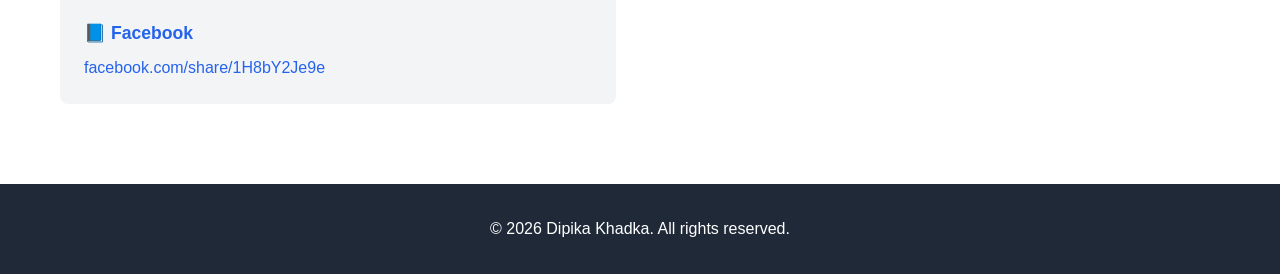
==== commit a95f4d7d: "update" ====
--- a/index.html
+++ b/index.html
@@ -271,26 +271,8 @@
                         <p><a href="https://www.facebook.com/share/1H8bY2Je9e/?mibextid=wwXIfr" target="_blank">facebook.com/share/1H8bY2Je9e</a></p>
                     </div>
                 </div>
-                <form class="contact-form" id="contactForm">
-                    <div class="form-group">
-                        <label for="name">Name</label>
-                        <input type="text" id="name" name="name" required>
-                    </div>
-                    <div class="form-group">
-                        <label for="email">Email</label>
-                        <input type="email" id="email" name="email" required>
-                    </div>
-                    <div class="form-group">
-                        <label for="subject">Subject</label>
-                        <input type="text" id="subject" name="subject" required>
-                    </div>
-                    <div class="form-group">
-                        <label for="message">Message</label>
-                        <textarea id="message" name="message" rows="5" required></textarea>
-                    </div>
-                    <button type="submit" class="btn btn-primary">Send Message</button>
-                </form>
-            </div>
+               
+          
         </div>
     </section>
 
